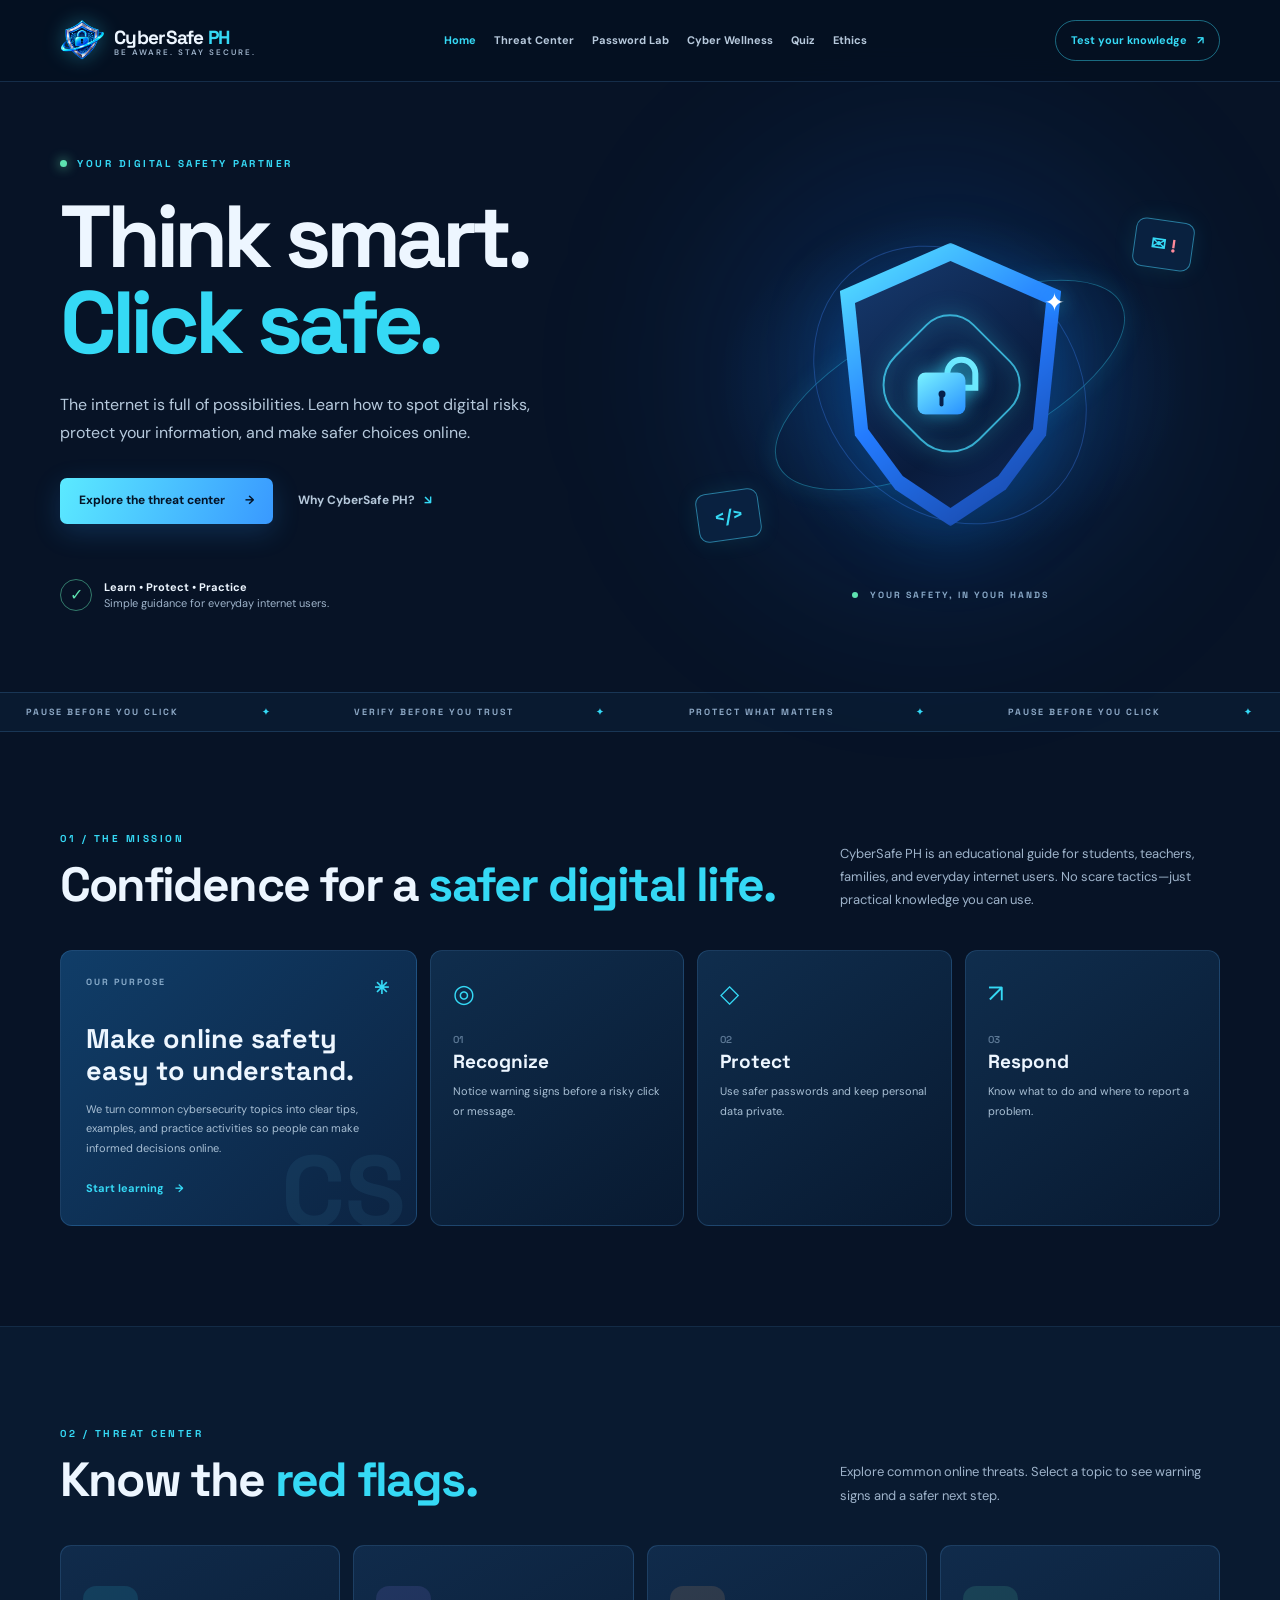
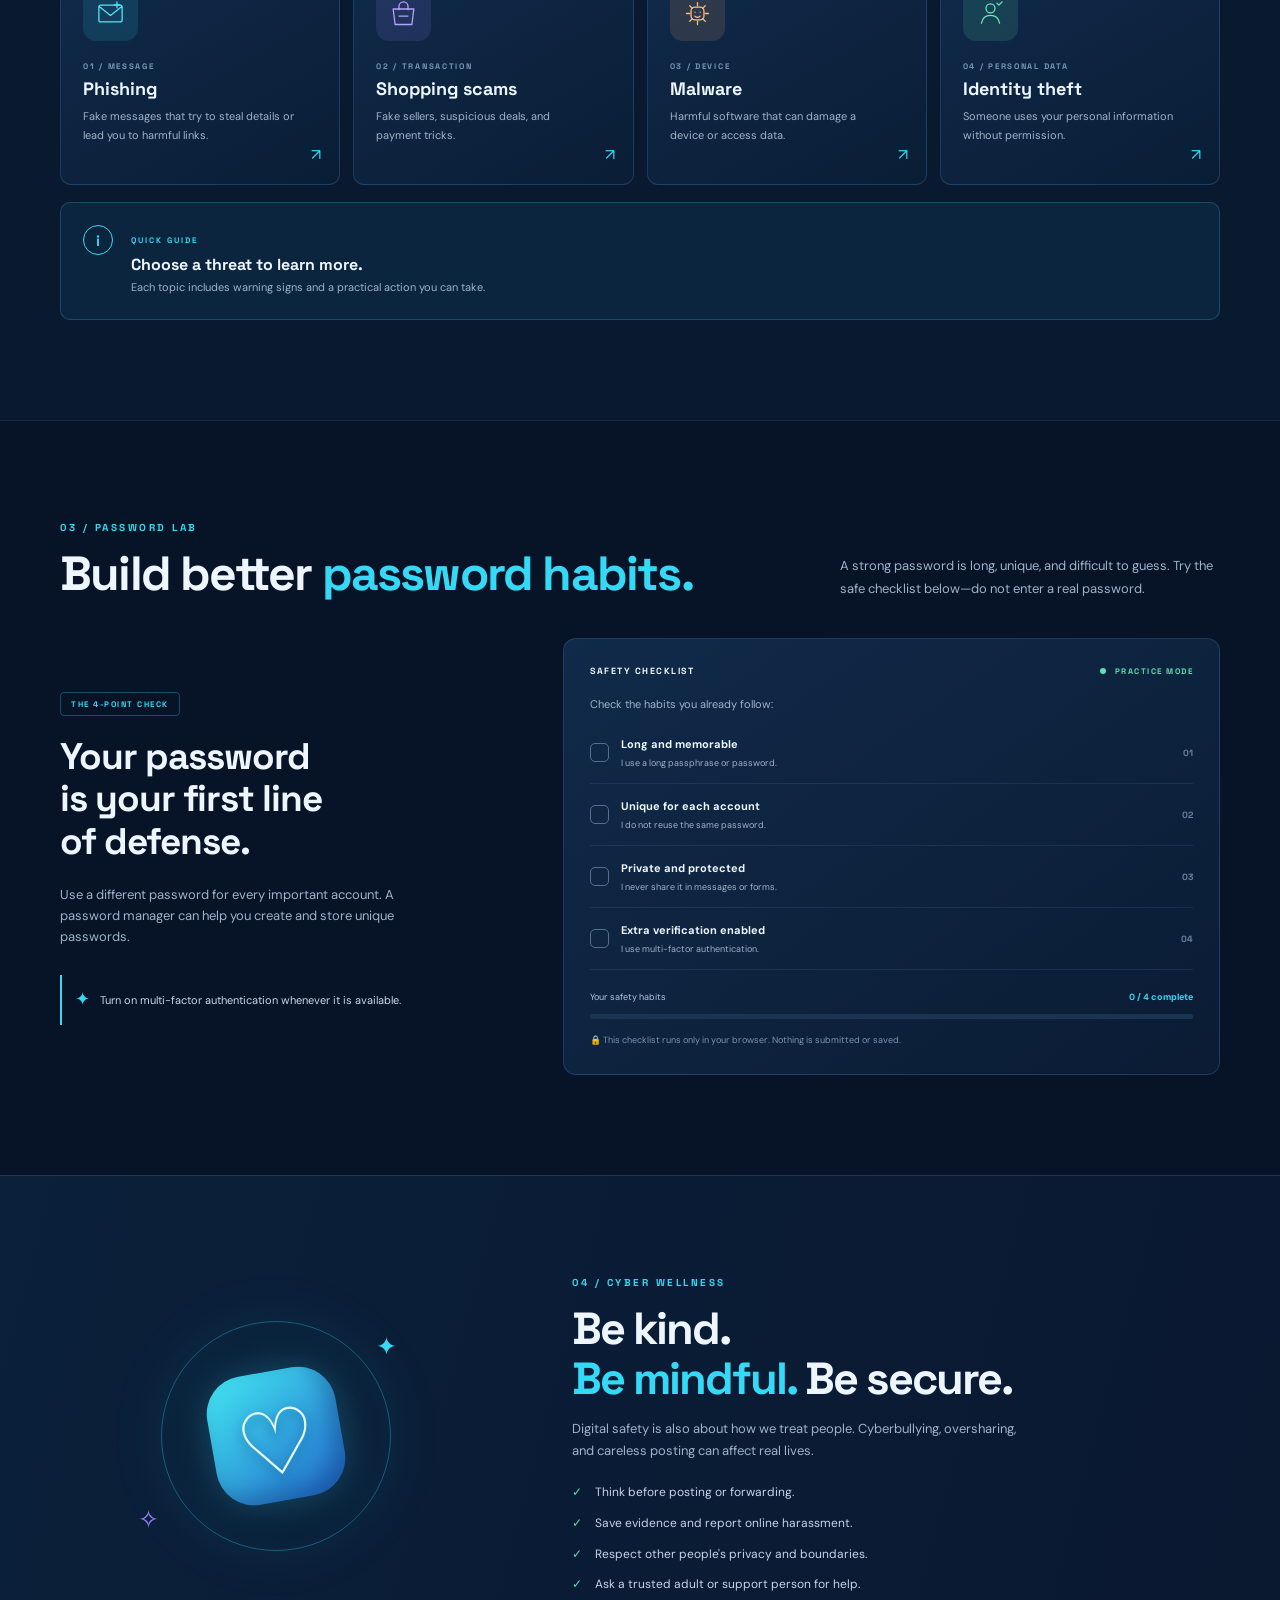
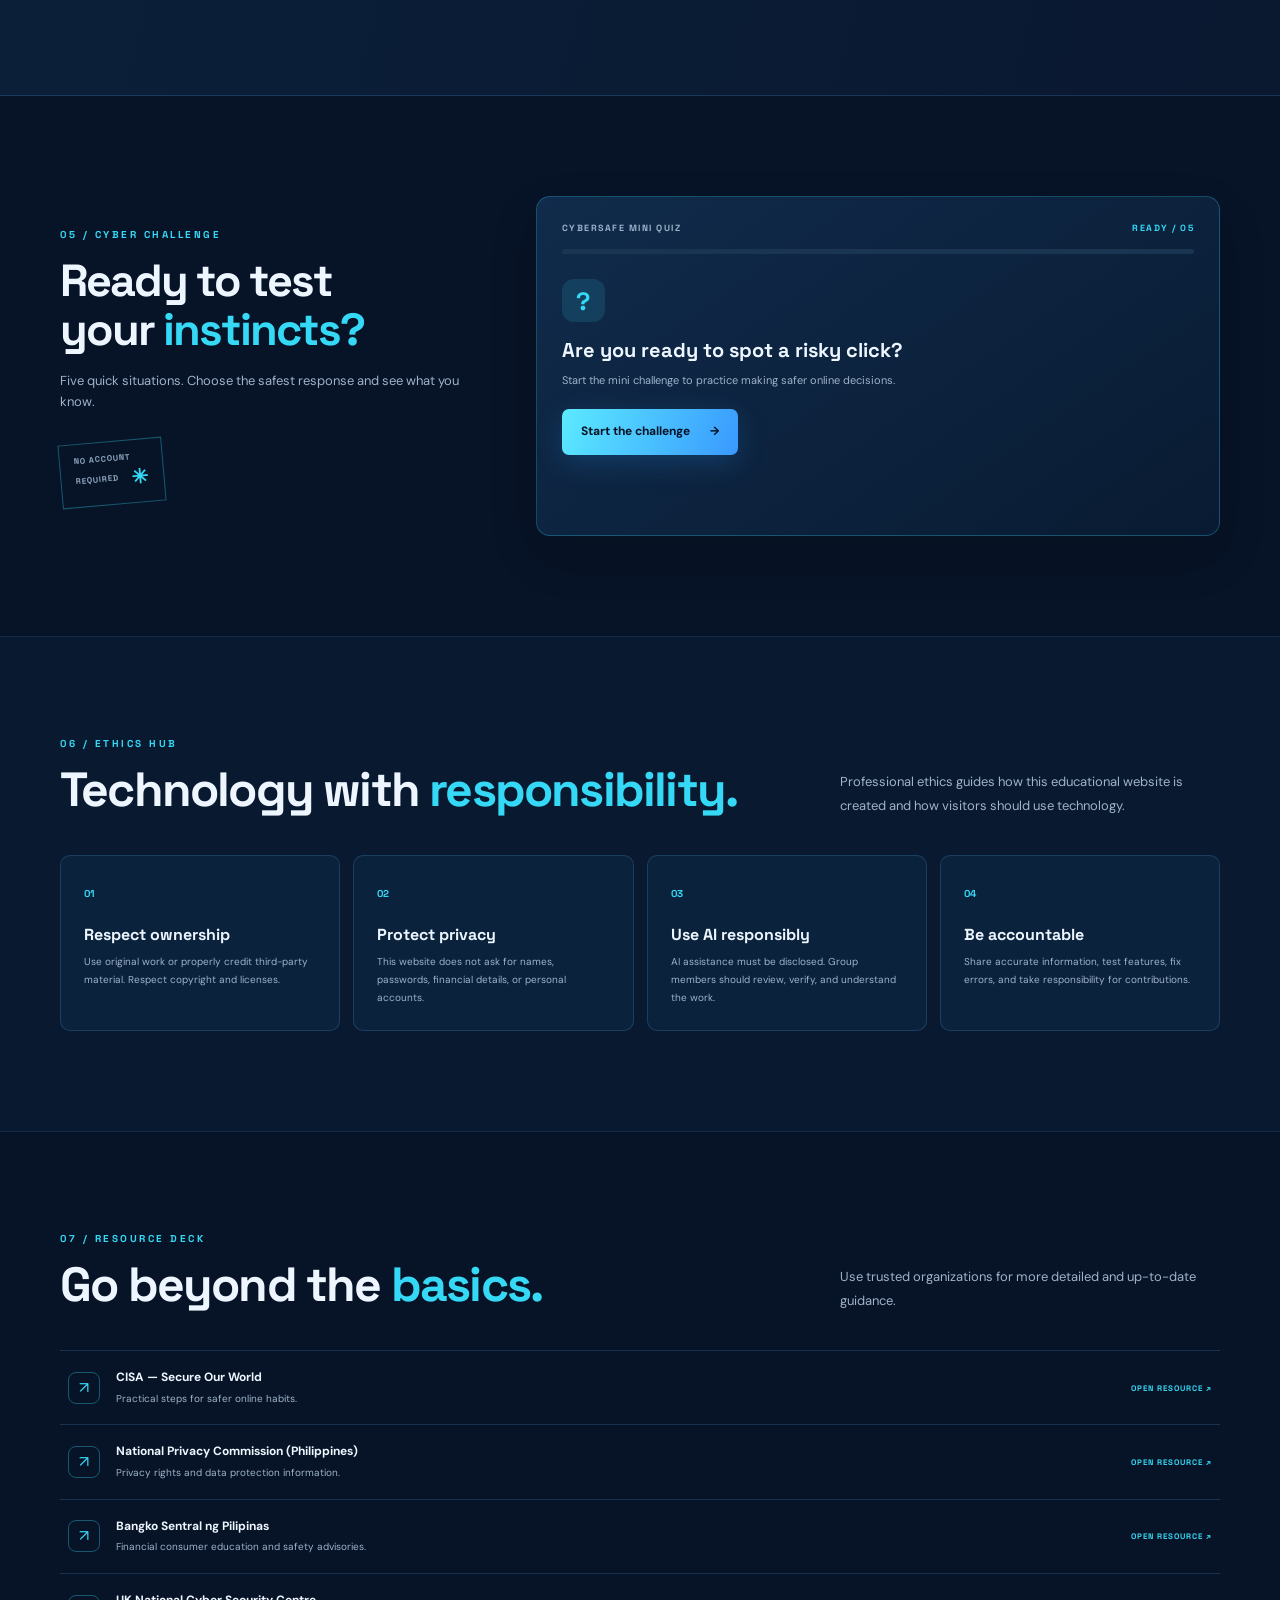
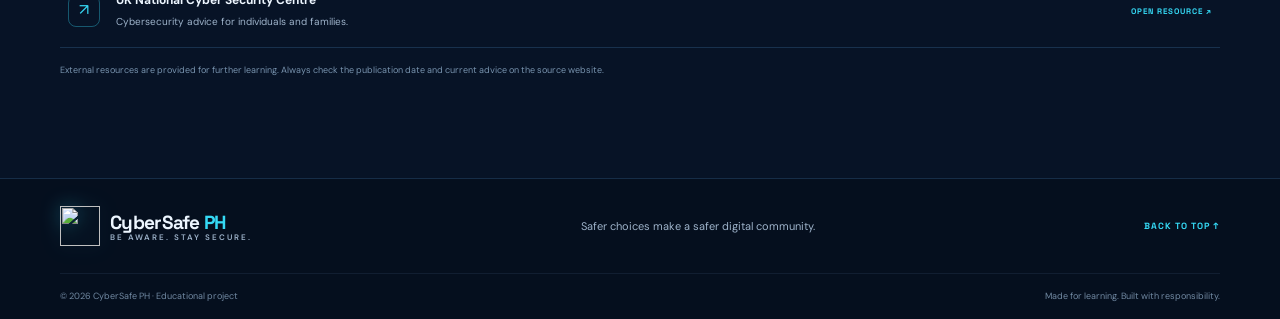
==== index.html @ 6da0cc97 "Rename main.html to index.html" ====
<!DOCTYPE html>
<html lang="en">

<head>
    <meta charset="UTF-8">
    <meta name="viewport" content="width=device-width, initial-scale=1.0">
    <meta name="description" content="CyberSafe PH - Online safety awareness website">
    <meta name="theme-color" content="#071326">

    <title>CyberSafe PH — Be Aware. Stay Secure.</title>
    <meta name="viewport" content="width=device-width, initial-scale=1.0">

    <link rel="icon" type="image/svg+xml" href="assets/logo2.png">

    <link rel="preconnect" href="https://fonts.googleapis.com">
    <link rel="preconnect" href="https://fonts.gstatic.com" crossorigin>

    <link
        href="https://fonts.googleapis.com/css2?family=DM+Sans:wght@400;500;600;700&family=Space+Grotesk:wght@500;600;700&display=swap"
        rel="stylesheet">

    <link rel="stylesheet" href="style.css">
    <script src="script.js" defer></script>
</head>

<body>

    <a class="skip-link" href="#main">Skip to content</a>

    <header class="site-header">
        <nav class="nav wrap" aria-label="Main navigation">

            <a class="brand" href="#home">
                <img src="logo2.png" alt="" width="44" height="44">
                <span>CyberSafe <b>PH</b>
                    <small>BE AWARE. STAY SECURE.</small>
                </span>
            </a>

            <button class="menu-toggle" id="menuToggle" aria-label="Open menu" aria-expanded="false"
                aria-controls="navLinks">
                <span></span><span></span><span></span>
            </button>

            <div class="nav-links" id="navLinks">
                <a href="#home" class="nav-link active">Home</a>
                <a href="#threats" class="nav-link">Threat Center</a>
                <a href="#password-lab" class="nav-link">Password Lab</a>
                <a href="#wellness" class="nav-link">Cyber Wellness</a>
                <a href="#challenge" class="nav-link">Quiz</a>
                <a href="#ethics" class="nav-link">Ethics</a>
            </div>

            <a class="nav-cta" href="#challenge">
                Test your knowledge <span>↗</span>
            </a>

        </nav>
    </header>

    <main id="main">

        <!-- HOME -->
        <section class="hero wrap" id="home">

            <div class="hero-copy">
                <div class="eyebrow">
                    <span class="pulse"></span>
                    YOUR DIGITAL SAFETY PARTNER
                </div>

                <h1>Think smart.<br><span>Click safe.</span></h1>

                <p class="hero-lead">
                    The internet is full of possibilities. Learn how to spot
                    digital risks, protect your information, and make safer
                    choices online.
                </p>

                <div class="hero-actions">
                    <a class="button button-primary" href="#threats">
                        Explore the threat center <span>→</span>
                    </a>

                    <a class="text-link" href="#about">
                        Why CyberSafe PH? <span>↘</span>
                    </a>
                </div>

                <div class="hero-proof">
                    <div class="proof-icon">✓</div>
                    <p>
                        <strong>Learn • Protect • Practice</strong><br>
                        <span>Simple guidance for everyday internet users.</span>
                    </p>
                </div>
            </div>

            <div class="hero-art" role="img" aria-label="Digital shield protecting a padlock">

                <div class="orbit orbit-one"></div>
                <div class="orbit orbit-two"></div>

                <div class="float-chip chip-mail">✉ <i>!</i></div>
                <div class="float-chip chip-code">&lt;/&gt;</div>

                <div class="shield-stage">
                    <div class="shield-back"></div>

                    <div class="shield-front">
                        <div class="shield-inner">
                            <span class="lock-shackle"></span>
                            <span class="lock-body"><i></i></span>
                        </div>
                    </div>

                    <div class="shield-spark">✦</div>
                </div>

                <div class="art-caption">
                    <span class="caption-dot"></span>
                    YOUR SAFETY, IN YOUR HANDS
                </div>
            </div>

        </section>

        <!-- REMINDER -->
        <section class="ticker">
            <div class="ticker-track">
                <span>PAUSE BEFORE YOU CLICK</span>
                <b>✦</b>
                <span>VERIFY BEFORE YOU TRUST</span>
                <b>✦</b>
                <span>PROTECT WHAT MATTERS</span>
                <b>✦</b>
                <span>PAUSE BEFORE YOU CLICK</span>
                <b>✦</b>
            </div>
        </section>

        <!-- ABOUT -->
        <section class="section wrap" id="about">

            <div class="section-heading">
                <div>
                    <div class="eyebrow">01 / THE MISSION</div>
                    <h2>Confidence for a <span>safer digital life.</span></h2>
                </div>

                <p>
                    CyberSafe PH is an educational guide for students,
                    teachers, families, and everyday internet users.
                    No scare tactics—just practical knowledge you can use.
                </p>
            </div>

            <div class="mission-grid">

                <article class="mission-card mission-main">
                    <div class="card-topline">
                        <span>OUR PURPOSE</span>
                        <span class="mini-star">✳</span>
                    </div>

                    <h3>Make online safety<br>easy to understand.</h3>

                    <p>
                        We turn common cybersecurity topics into clear tips,
                        examples, and practice activities so people can make
                        informed decisions online.
                    </p>

                    <a href="#threats" class="card-link">
                        Start learning <span>→</span>
                    </a>

                    <div class="mission-watermark">CS</div>
                </article>

                <article class="stat-card">
                    <div class="stat-symbol">◎</div>
                    <strong>01</strong>
                    <h3>Recognize</h3>
                    <p>Notice warning signs before a risky click or message.</p>
                </article>

                <article class="stat-card">
                    <div class="stat-symbol">◇</div>
                    <strong>02</strong>
                    <h3>Protect</h3>
                    <p>Use safer passwords and keep personal data private.</p>
                </article>

                <article class="stat-card">
                    <div class="stat-symbol">↗</div>
                    <strong>03</strong>
                    <h3>Respond</h3>
                    <p>Know what to do and where to report a problem.</p>
                </article>

            </div>
        </section>

        <!-- THREAT CENTER -->
        <section class="section section-dark" id="threats">
            <div class="wrap">

                <div class="section-heading">
                    <div>
                        <div class="eyebrow">02 / THREAT CENTER</div>
                        <h2>Know the <span>red flags.</span></h2>
                    </div>

                    <p>
                        Explore common online threats. Select a topic to see
                        warning signs and a safer next step.
                    </p>
                </div>

                <div class="threat-grid">

                    <button class="threat-card" data-threat="phishing">
                        <span class="icon-tile icon-cyan">
                            <svg viewBox="0 0 48 48" aria-hidden="true">
                                <path
                                    d="M7 13.5 24 27l17-13.5M9 11h30a3 3 0 0 1 3 3v20a3 3 0 0 1-3 3H9a3 3 0 0 1-3-3V14a3 3 0 0 1 3-3Z" />
                                <path d="M34 6v9m-4.5-4.5h9" />
                            </svg>
                        </span>
                        <span class="threat-number">01 / MESSAGE</span>
                        <strong>Phishing</strong>
                        <span class="threat-desc">Fake messages that try to steal details or lead you to harmful
                            links.</span>
                        <span class="card-arrow">↗</span>
                    </button>

                    <button class="threat-card" data-threat="shopping">
                        <span class="icon-tile icon-purple">
                            <svg viewBox="0 0 48 48" aria-hidden="true">
                                <path d="M8 17h32l-3 24H11L8 17Z" />
                                <path d="M17 18v-5a7 7 0 0 1 14 0v5M17 28h14" />
                            </svg>
                        </span>
                        <span class="threat-number">02 / TRANSACTION</span>
                        <strong>Shopping scams</strong>
                        <span class="threat-desc">Fake sellers, suspicious deals, and payment tricks.</span>
                        <span class="card-arrow">↗</span>
                    </button>

                    <button class="threat-card" data-threat="malware">
                        <span class="icon-tile icon-orange">
                            <svg viewBox="0 0 48 48" aria-hidden="true">
                                <path d="M24 7v5m0 24v5M7 24h5m24 0h5M12 12l4 4m16 16 4 4m0-24-4 4m-16 16-4 4" />
                                <rect x="14" y="14" width="20" height="20" rx="6" />
                                <path d="M20 22h.1M28 22h.1M20 28q4 4 8 0" />
                            </svg>
                        </span>
                        <span class="threat-number">03 / DEVICE</span>
                        <strong>Malware</strong>
                        <span class="threat-desc">Harmful software that can damage a device or access data.</span>
                        <span class="card-arrow">↗</span>
                    </button>

                    <button class="threat-card" data-threat="identity">
                        <span class="icon-tile icon-green">
                            <svg viewBox="0 0 48 48" aria-hidden="true">
                                <circle cx="24" cy="16" r="7" />
                                <path d="M10 39c1.5-8 6-12 14-12s12.5 4 14 12M34 8l3 3 5-5" />
                            </svg>
                        </span>
                        <span class="threat-number">04 / PERSONAL DATA</span>
                        <strong>Identity theft</strong>
                        <span class="threat-desc">Someone uses your personal information without permission.</span>
                        <span class="card-arrow">↗</span>
                    </button>

                </div>

                <div class="threat-detail" id="threatDetail" aria-live="polite">
                    <div class="detail-mark">i</div>
                    <div>
                        <span class="detail-label">QUICK GUIDE</span>
                        <h3>Choose a threat to learn more.</h3>
                        <p>Each topic includes warning signs and a practical action you can take.</p>
                    </div>
                </div>

            </div>
        </section>

        <!-- PASSWORD LAB -->
        <section class="section wrap" id="password-lab">

            <div class="section-heading">
                <div>
                    <div class="eyebrow">03 / PASSWORD LAB</div>
                    <h2>Build better <span>password habits.</span></h2>
                </div>

                <p>
                    A strong password is long, unique, and difficult to guess.
                    Try the safe checklist below—do not enter a real password.
                </p>
            </div>

            <div class="lab-layout">

                <div class="lab-copy">
                    <div class="lab-badge">THE 4-POINT CHECK</div>
                    <h3>Your password<br>is your first line<br>of defense.</h3>

                    <p>
                        Use a different password for every important account.
                        A password manager can help you create and store
                        unique passwords.
                    </p>

                    <div class="lab-note">
                        <span>✦</span>
                        Turn on multi-factor authentication whenever it is available.
                    </div>
                </div>

                <div class="check-panel">

                    <div class="panel-head">
                        <span>SAFETY CHECKLIST</span>
                        <span class="live-label"><i></i> PRACTICE MODE</span>
                    </div>

                    <p class="panel-intro">Check the habits you already follow:</p>

                    <label class="check-row">
                        <input type="checkbox">
                        <span class="custom-check"></span>
                        <span><b>Long and memorable</b><small>I use a long passphrase or password.</small></span>
                        <em>01</em>
                    </label>

                    <label class="check-row">
                        <input type="checkbox">
                        <span class="custom-check"></span>
                        <span><b>Unique for each account</b><small>I do not reuse the same password.</small></span>
                        <em>02</em>
                    </label>

                    <label class="check-row">
                        <input type="checkbox">
                        <span class="custom-check"></span>
                        <span><b>Private and protected</b><small>I never share it in messages or forms.</small></span>
                        <em>03</em>
                    </label>

                    <label class="check-row">
                        <input type="checkbox">
                        <span class="custom-check"></span>
                        <span><b>Extra verification enabled</b><small>I use multi-factor authentication.</small></span>
                        <em>04</em>
                    </label>

                    <div class="progress-wrap">
                        <div class="progress-meta">
                            <span>Your safety habits</span>
                            <strong id="checkCount">0 / 4 complete</strong>
                        </div>
                        <div class="progress-track">
                            <div class="progress-fill" id="checkProgress"></div>
                        </div>
                    </div>

                    <p class="privacy-note">
                        🔒 This checklist runs only in your browser. Nothing is submitted or saved.
                    </p>

                </div>
            </div>
        </section>

        <!-- CYBER WELLNESS -->
        <section class="section wellness-section" id="wellness">
            <div class="wrap wellness-grid">

                <div class="wellness-art" aria-hidden="true">
                    <div class="wellness-orbit"></div>
                    <div class="wellness-heart">♡</div>
                    <div class="wellness-spark s1">✦</div>
                    <div class="wellness-spark s2">✧</div>
                </div>

                <div class="wellness-copy">
                    <div class="eyebrow">04 / CYBER WELLNESS</div>
                    <h2>Be kind.<br><span>Be mindful.</span> Be secure.</h2>

                    <p>
                        Digital safety is also about how we treat people.
                        Cyberbullying, oversharing, and careless posting can
                        affect real lives.
                    </p>

                    <ul class="wellness-list">
                        <li><span>✓</span> Think before posting or forwarding.</li>
                        <li><span>✓</span> Save evidence and report online harassment.</li>
                        <li><span>✓</span> Respect other people's privacy and boundaries.</li>
                        <li><span>✓</span> Ask a trusted adult or support person for help.</li>
                    </ul>
                </div>

            </div>
        </section>

        <!-- QUIZ -->
        <section class="section wrap quiz-section" id="challenge">

            <div class="quiz-intro">
                <div class="eyebrow">05 / CYBER CHALLENGE</div>
                <h2>Ready to test<br>your <span>instincts?</span></h2>
                <p>Five quick situations. Choose the safest response and see what you know.</p>
                <div class="quiz-stamp">NO ACCOUNT<br>REQUIRED <b>✳</b></div>
            </div>

            <div class="quiz-card" id="quizCard">

                <div class="quiz-top">
                    <span>CYBERSAFE MINI QUIZ</span>
                    <span id="quizProgress">READY / 05</span>
                </div>

                <div class="quiz-progress">
                    <div id="quizBar"></div>
                </div>

                <div id="quizContent">
                    <div class="quiz-symbol">?</div>
                    <h3>Are you ready to spot a risky click?</h3>
                    <p>Start the mini challenge to practice making safer online decisions.</p>
                    <button class="button button-primary" id="startQuiz">
                        Start the challenge <span>→</span>
                    </button>
                </div>

                <div class="quiz-feedback" id="quizFeedback" aria-live="polite"></div>
            </div>
        </section>

        <!-- PROFESSIONAL ETHICS -->
        <section class="section section-dark" id="ethics">
            <div class="wrap">

                <div class="section-heading">
                    <div>
                        <div class="eyebrow">06 / ETHICS HUB</div>
                        <h2>Technology with <span>responsibility.</span></h2>
                    </div>

                    <p>
                        Professional ethics guides how this educational website
                        is created and how visitors should use technology.
                    </p>
                </div>

                <div class="ethics-grid">

                    <article>
                        <span>01</span>
                        <h3>Respect ownership</h3>
                        <p>Use original work or properly credit third-party material. Respect copyright and licenses.
                        </p>
                    </article>

                    <article>
                        <span>02</span>
                        <h3>Protect privacy</h3>
                        <p>This website does not ask for names, passwords, financial details, or personal accounts.</p>
                    </article>

                    <article>
                        <span>03</span>
                        <h3>Use AI responsibly</h3>
                        <p>AI assistance must be disclosed. Group members should review, verify, and understand the
                            work.</p>
                    </article>

                    <article>
                        <span>04</span>
                        <h3>Be accountable</h3>
                        <p>Share accurate information, test features, fix errors, and take responsibility for
                            contributions.</p>
                    </article>

                </div>
            </div>
        </section>

        <!-- REFERENCES -->
        <section class="section wrap resources-section" id="resources">

            <div class="section-heading">
                <div>
                    <div class="eyebrow">07 / RESOURCE DECK</div>
                    <h2>Go beyond the <span>basics.</span></h2>
                </div>

                <p>Use trusted organizations for more detailed and up-to-date guidance.</p>
            </div>

            <div class="resource-list">

                <a href="https://www.cisa.gov/secure-our-world" target="_blank" rel="noopener noreferrer">
                    <span class="resource-icon">↗</span>
                    <span>
                        <b>CISA — Secure Our World</b>
                        <small>Practical steps for safer online habits.</small>
                    </span>
                    <em>OPEN RESOURCE ↗</em>
                </a>

                <a href="https://privacy.gov.ph/" target="_blank" rel="noopener noreferrer">
                    <span class="resource-icon">↗</span>
                    <span>
                        <b>National Privacy Commission (Philippines)</b>
                        <small>Privacy rights and data protection information.</small>
                    </span>
                    <em>OPEN RESOURCE ↗</em>
                </a>

                <a href="https://www.bsp.gov.ph/" target="_blank" rel="noopener noreferrer">
                    <span class="resource-icon">↗</span>
                    <span>
                        <b>Bangko Sentral ng Pilipinas</b>
                        <small>Financial consumer education and safety advisories.</small>
                    </span>
                    <em>OPEN RESOURCE ↗</em>
                </a>

                <a href="https://www.ncsc.gov.uk/section/information-for/individuals-families" target="_blank"
                    rel="noopener noreferrer">
                    <span class="resource-icon">↗</span>
                    <span>
                        <b>UK National Cyber Security Centre</b>
                        <small>Cybersecurity advice for individuals and families.</small>
                    </span>
                    <em>OPEN RESOURCE ↗</em>
                </a>

            </div>

            <p class="source-note">
                External resources are provided for further learning.
                Always check the publication date and current advice on the source website.
            </p>

        </section>

    </main>

    <!-- FOOTER -->
    <footer class="footer">
        <div class="wrap footer-main">

            <a class="brand" href="#home">
                <img src="assets/logo2.png" alt="" width="40" height="40">
                <span>CyberSafe <b>PH</b>
                    <small>BE AWARE. STAY SECURE.</small>
                </span>
            </a>

            <p>Safer choices make a safer digital community.</p>

            <a href="#home" class="back-top">BACK TO TOP ↑</a>
        </div>

        <div class="wrap footer-bottom">
            <span>© 2026 CyberSafe PH · Educational project</span>
            <span>Made for learning. Built with responsibility.</span>
        </div>
    </footer>

</body>

</html>
---- style.css ----
:root {
  --bg: #071326;
  --panel: #0d2340;
  --line: rgba(100,181,255,.18);
  --text: #edf6ff;
  --muted: #9eb3ca;
  --cyan: #35d9f5;
  --blue: #328bff;
  --purple: #9c83ff;
  --green: #5ee2b0;
  --orange: #ffb36b;
  --font: 'DM Sans', Arial, sans-serif;
  --display: 'Space Grotesk', Arial, sans-serif;
}

* {
  box-sizing: border-box;
  margin: 0;
  padding: 0;
}

html {
  scroll-behavior: smooth;
  scroll-padding-top: 90px;
}

body {
  background: var(--bg);
  color: var(--text);
  font-family: var(--font);
  line-height: 1.65;
  overflow-x: hidden;
}

a {
  color: inherit;
  text-decoration: none;
}

button, input {
  font: inherit;
}

button {
  color: inherit;
}

.wrap {
  width: min(1160px, calc(100% - 48px));
  margin-inline: auto;
}

/* HEADER */

.skip-link {
  position: absolute;
  left: -999px;
  top: 10px;
  background: white;
  color: black;
  padding: 10px;
  z-index: 2000;
}

.skip-link:focus {
  left: 10px;
}

.site-header {
  height: 82px;
  position: sticky;
  top: 0;
  z-index: 100;
  background: rgba(5,16,33,.88);
  backdrop-filter: blur(18px);
  border-bottom: 1px solid var(--line);
}

.nav {
  height: 100%;
  display: flex;
  align-items: center;
  justify-content: space-between;
  gap: 22px;
}

.brand {
  display: flex;
  align-items: center;
  gap: 10px;
  font: 700 19px var(--display);
  letter-spacing: -.7px;
  white-space: nowrap;
}

.brand img {
  object-fit: contain;
  filter: drop-shadow(0 0 10px rgba(53,217,245,.35));
}

.brand b {
  color: var(--cyan);
}

.brand small {
  display: block;
  font: 600 8px var(--font);
  letter-spacing: 2px;
  color: var(--muted);
  margin-top: -3px;
}

.nav-links {
  display: flex;
  align-items: center;
  gap: 18px;
}

.nav-links a {
  font-size: 11px;
  font-weight: 700;
  color: #b7c9dc;
  transition: .2s;
}

.nav-links a:hover,
.nav-links a.active {
  color: var(--cyan);
}

.nav-cta {
  font-size: 11px;
  font-weight: 700;
  color: var(--cyan);
  border: 1px solid rgba(53,217,245,.45);
  border-radius: 30px;
  padding: 10px 15px;
  white-space: nowrap;
}

.nav-cta span {
  margin-left: 7px;
}

.menu-toggle {
  display: none;
  background: none;
  border: 1px solid var(--line);
  border-radius: 9px;
  padding: 9px;
  width: 42px;
  height: 40px;
}

.menu-toggle span {
  display: block;
  height: 2px;
  background: var(--cyan);
  margin: 4px 0;
  width: 20px;
}

/* HOMEPAGE */

.hero {
  min-height: 610px;
  display: grid;
  grid-template-columns: 1fr .92fr;
  align-items: center;
  gap: 35px;
  padding-block: 70px 75px;
  position: relative;
}

.hero:before {
  content: "";
  position: absolute;
  width: 460px;
  height: 460px;
  border-radius: 50%;
  background: rgba(23,119,255,.12);
  filter: blur(85px);
  right: 5%;
  top: 10%;
  pointer-events: none;
}

.eyebrow {
  font: 700 10px var(--display);
  letter-spacing: 2.5px;
  color: var(--cyan);
  display: flex;
  align-items: center;
  gap: 10px;
}

.pulse {
  width: 7px;
  height: 7px;
  border-radius: 50%;
  background: var(--green);
  box-shadow: 0 0 12px var(--green);
}

.hero h1 {
  font: 700 clamp(56px,7vw,88px)/.98 var(--display);
  letter-spacing: -5px;
  margin: 24px 0;
}

.hero h1 span,
.section-heading h2 span,
.wellness-copy h2 span,
.quiz-intro h2 span {
  color: var(--cyan);
}

.hero-lead {
  font-size: 16px;
  color: #b6c9dc;
  max-width: 510px;
  line-height: 1.8;
}

.hero-actions {
  display: flex;
  align-items: center;
  gap: 25px;
  margin-top: 30px;
  flex-wrap: wrap;
}

.button {
  display: inline-flex;
  align-items: center;
  gap: 20px;
  padding: 13px 19px;
  border: 0;
  border-radius: 7px;
  font-size: 12px;
  font-weight: 700;
  cursor: pointer;
  transition: .2s;
}

.button-primary {
  color: #041326;
  background: linear-gradient(110deg,#5beaff,#3999ff);
  box-shadow: 0 8px 28px rgba(45,157,255,.2);
}

.button-primary:hover {
  transform: translateY(-2px);
  box-shadow: 0 10px 34px rgba(45,157,255,.35);
}

.text-link {
  font-size: 12px;
  color: #b5c8da;
  font-weight: 700;
}

.text-link span {
  color: var(--cyan);
  margin-left: 6px;
}

.hero-proof {
  display: flex;
  align-items: center;
  gap: 12px;
  margin-top: 55px;
}

.proof-icon {
  width: 32px;
  height: 32px;
  border: 1px solid rgba(94,226,176,.5);
  color: var(--green);
  display: grid;
  place-items: center;
  border-radius: 50%;
}

.hero-proof p {
  font-size: 11px;
  line-height: 1.5;
}

.hero-proof p span {
  color: var(--muted);
}

/* HERO GRAPHIC */

.hero-art {
  height: 440px;
  position: relative;
  display: grid;
  place-items: center;
  isolation: isolate;
}

.hero-art:before {
  content: "";
  position: absolute;
  inset: 10% 5%;
  background: radial-gradient(ellipse,rgba(32,137,255,.22),transparent 68%);
  z-index: -1;
}

.orbit {
  position: absolute;
  border: 1px solid rgba(53,217,245,.36);
  border-radius: 50%;
  transform: rotate(-25deg);
}

.orbit-one {
  width: 380px;
  height: 150px;
  box-shadow: 0 0 25px rgba(53,217,245,.12);
}

.orbit-two {
  width: 300px;
  height: 250px;
  transform: rotate(48deg);
  border-color: rgba(69,133,255,.32);
}

.shield-stage {
  position: relative;
  width: 235px;
  height: 265px;
  display: grid;
  place-items: center;
  filter: drop-shadow(0 20px 35px rgba(0,130,255,.25));
}

.shield-back {
  position: absolute;
  inset: 0;
  background: linear-gradient(145deg,#5ff5ff,#237bff 48%,#173b94);
  clip-path: polygon(50% 0,94% 17%,88% 68%,72% 87%,50% 100%,28% 87%,12% 68%,6% 17%);
  transform: scale(1.07);
  filter: blur(1px);
}

.shield-front {
  position: absolute;
  inset: 9px;
  background: linear-gradient(145deg,#173b70,#091b3c 65%,#102c5b);
  clip-path: polygon(50% 0,94% 17%,88% 68%,72% 87%,50% 100%,28% 87%,12% 68%,6% 17%);
  display: grid;
  place-items: center;
}

.shield-inner {
  width: 120px;
  height: 120px;
  border: 2px solid rgba(70,221,255,.75);
  border-radius: 34px 34px 42px 42px;
  transform: rotate(45deg);
  display: grid;
  place-items: center;
  box-shadow: inset 0 0 30px rgba(53,217,245,.16),0 0 25px rgba(53,217,245,.25);
}

.lock-shackle {
  position: absolute;
  width: 34px;
  height: 34px;
  border: 6px solid #71eaff;
  border-radius: 18px 18px 0 0;
  transform: translateY(-16px) rotate(-45deg);
  filter: drop-shadow(0 0 8px #35d9f5);
}

.lock-body {
  width: 48px;
  height: 42px;
  background: linear-gradient(145deg,#7af4ff,#278fff);
  border-radius: 8px;
  transform: translateY(12px) rotate(-45deg);
  display: grid;
  place-items: center;
  box-shadow: 0 0 20px rgba(53,217,245,.55);
}

.lock-body i {
  width: 7px;
  height: 7px;
  border-radius: 50%;
  background: #06204b;
  position: relative;
}

.lock-body i:after {
  content: "";
  position: absolute;
  width: 4px;
  height: 11px;
  background: #06204b;
  left: 1.5px;
  top: 5px;
  border-radius: 3px;
}

.shield-spark {
  position: absolute;
  right: 3px;
  top: 30px;
  color: white;
  font-size: 25px;
  text-shadow: 0 0 20px var(--cyan);
}

.float-chip {
  position: absolute;
  border: 1px solid rgba(73,215,255,.5);
  background: rgba(10,37,69,.8);
  border-radius: 10px;
  padding: 12px 16px;
  color: var(--cyan);
  box-shadow: 0 0 22px rgba(53,217,245,.1);
  font: 700 18px var(--display);
}

.chip-mail {
  top: 55px;
  right: 5%;
  transform: rotate(8deg);
}

.chip-mail i {
  font-style: normal;
  color: #ff8a9a;
}

.chip-code {
  bottom: 65px;
  left: 3%;
  transform: rotate(-8deg);
}

.art-caption {
  position: absolute;
  bottom: 4px;
  font: 700 9px var(--display);
  letter-spacing: 2px;
  color: #88a8c7;
}

.caption-dot {
  display: inline-block;
  width: 6px;
  height: 6px;
  border-radius: 50%;
  background: var(--green);
  margin-right: 8px;
}

/* REMINDER BAR */

.ticker {
  overflow: hidden;
  border-block: 1px solid var(--line);
  background: #091a30;
  padding: 13px 0;
}

.ticker-track {
  display: flex;
  justify-content: space-around;
  gap: 30px;
  white-space: nowrap;
  color: #8da8c5;
  font: 700 9px var(--display);
  letter-spacing: 2px;
}

.ticker b {
  color: var(--cyan);
}

/* GENERAL SECTIONS */

.section {
  padding-block: 100px;
}

.section-heading {
  display: flex;
  justify-content: space-between;
  align-items: end;
  gap: 35px;
  margin-bottom: 38px;
}

.section-heading h2 {
  font: 700 clamp(32px,4vw,48px)/1.12 var(--display);
  letter-spacing: -1.8px;
  margin-top: 13px;
}

.section-heading > p {
  max-width: 380px;
  color: var(--muted);
  font-size: 13px;
  line-height: 1.8;
}

/* ABOUT */

.mission-grid {
  display: grid;
  grid-template-columns: 1.4fr repeat(3,1fr);
  gap: 13px;
}

.mission-card,
.stat-card {
  border: 1px solid var(--line);
  border-radius: 12px;
  background: linear-gradient(145deg,rgba(17,49,82,.9),rgba(9,27,50,.9));
  padding: 25px;
  min-height: 235px;
  position: relative;
  overflow: hidden;
}

.mission-main {
  background: linear-gradient(135deg,#103d68,#0c2341);
}

.card-topline {
  display: flex;
  justify-content: space-between;
  color: #86a9c8;
  font: 700 9px var(--display);
  letter-spacing: 2px;
}

.mini-star {
  color: var(--cyan);
  font-size: 18px;
}

.mission-card h3 {
  font: 700 27px/1.2 var(--display);
  margin: 24px 0 12px;
  position: relative;
  z-index: 1;
}

.mission-card p,
.stat-card p {
  font-size: 11px;
  color: #a8bfd4;
  max-width: 300px;
  line-height: 1.8;
  position: relative;
  z-index: 1;
}

.card-link {
  display: inline-block;
  margin-top: 20px;
  color: var(--cyan);
  font-size: 11px;
  font-weight: 700;
  position: relative;
  z-index: 1;
}

.card-link span {
  margin-left: 8px;
}

.mission-watermark {
  position: absolute;
  right: 10px;
  bottom: -30px;
  font: 700 100px var(--display);
  color: rgba(94,206,255,.07);
}

.stat-card {
  padding: 22px;
  min-height: 235px;
}

.stat-symbol {
  color: var(--cyan);
  font-size: 25px;
}

.stat-card > strong {
  display: block;
  font: 600 10px var(--display);
  color: #5c7895;
  margin-top: 19px;
}

.stat-card h3 {
  font: 700 19px var(--display);
  margin: 3px 0 8px;
}

/* THREAT CENTER */

.section-dark {
  background: #091a30;
  border-block: 1px solid rgba(88,160,226,.12);
}

.threat-grid {
  display: grid;
  grid-template-columns: repeat(4,1fr);
  gap: 13px;
}

.threat-card {
  position: relative;
  text-align: left;
  min-height: 240px;
  padding: 22px;
  border: 1px solid var(--line);
  border-radius: 11px;
  background: linear-gradient(150deg,#102b4b,#0a1d35);
  cursor: pointer;
  transition: .2s;
}

.threat-card:hover,
.threat-card:focus-visible,
.threat-card[aria-pressed="true"] {
  transform: translateY(-4px);
  border-color: rgba(53,217,245,.6);
  outline: none;
  box-shadow: 0 10px 35px rgba(0,111,220,.1);
}

.icon-tile {
  width: 55px;
  height: 55px;
  border-radius: 13px;
  display: grid;
  place-items: center;
  margin-bottom: 20px;
}

.icon-tile svg {
  width: 31px;
  height: 31px;
  fill: none;
  stroke: currentColor;
  stroke-width: 2;
  stroke-linecap: round;
  stroke-linejoin: round;
}

.icon-cyan {
  background: rgba(53,217,245,.12);
  color: #4de6f7;
}

.icon-purple {
  background: rgba(156,131,255,.13);
  color: #b5a1ff;
}

.icon-orange {
  background: rgba(255,179,107,.13);
  color: #ffbd7c;
}

.icon-green {
  background: rgba(94,226,176,.13);
  color: #68e7ba;
}

.threat-number {
  display: block;
  font: 700 8px var(--display);
  letter-spacing: 1.7px;
  color: #7897b6;
  margin-bottom: 6px;
}

.threat-card strong {
  display: block;
  font: 700 18px var(--display);
  margin-bottom: 7px;
}

.threat-desc {
  display: block;
  color: #9fb4ca;
  font-size: 11px;
  line-height: 1.65;
  max-width: 220px;
}

.card-arrow {
  position: absolute;
  right: 18px;
  bottom: 16px;
  color: var(--cyan);
}

.threat-detail {
  display: flex;
  gap: 18px;
  align-items: flex-start;
  margin-top: 17px;
  padding: 22px;
  border: 1px solid rgba(53,217,245,.22);
  background: rgba(16,49,78,.5);
  border-radius: 10px;
  min-height: 105px;
}

.detail-mark {
  width: 30px;
  height: 30px;
  flex: none;
  border: 1px solid var(--cyan);
  border-radius: 50%;
  display: grid;
  place-items: center;
  color: var(--cyan);
  font: 700 15px var(--display);
}

.detail-label {
  font: 700 8px var(--display);
  letter-spacing: 2px;
  color: var(--cyan);
}

.threat-detail h3 {
  font: 700 16px var(--display);
  margin: 3px 0;
}

.threat-detail p {
  font-size: 11px;
  color: var(--muted);
}

/* PASSWORD LAB */

.lab-layout {
  display: grid;
  grid-template-columns: .8fr 1.2fr;
  gap: 65px;
  align-items: center;
}

.lab-badge {
  display: inline-block;
  padding: 6px 10px;
  border: 1px solid rgba(53,217,245,.3);
  border-radius: 4px;
  color: var(--cyan);
  font: 700 8px var(--display);
  letter-spacing: 1.5px;
}

.lab-copy h3 {
  font: 700 37px/1.15 var(--display);
  letter-spacing: -1px;
  margin: 20px 0;
}

.lab-copy > p {
  font-size: 13px;
  color: var(--muted);
  max-width: 340px;
}

.lab-note {
  display: flex;
  gap: 10px;
  align-items: center;
  border-left: 2px solid var(--cyan);
  padding: 10px 13px;
  margin-top: 27px;
  color: #c6d9e9;
  font-size: 11px;
}

.lab-note span {
  color: var(--cyan);
  font-size: 18px;
}

.check-panel {
  border: 1px solid var(--line);
  background: linear-gradient(145deg,#102a49,#0b1c34);
  border-radius: 13px;
  padding: 26px;
}

.panel-head,
.progress-meta {
  display: flex;
  justify-content: space-between;
  align-items: center;
}

.panel-head {
  font: 700 9px var(--display);
  letter-spacing: 1.5px;
}

.live-label {
  font-size: 8px;
  color: var(--green);
}

.live-label i {
  display: inline-block;
  width: 6px;
  height: 6px;
  border-radius: 50%;
  background: var(--green);
  margin-right: 5px;
}

.panel-intro {
  font-size: 11px;
  color: var(--muted);
  margin: 18px 0 9px;
}

.check-row {
  display: flex;
  align-items: center;
  gap: 12px;
  padding: 13px 0;
  border-bottom: 1px solid rgba(130,170,210,.12);
  cursor: pointer;
}

.check-row input {
  position: absolute;
  opacity: 0;
}

.custom-check {
  width: 19px;
  height: 19px;
  border: 1px solid #52718f;
  border-radius: 5px;
  flex: none;
  position: relative;
}

.check-row input:checked + .custom-check {
  background: var(--cyan);
  border-color: var(--cyan);
}

.check-row input:checked + .custom-check:after {
  content: "✓";
  position: absolute;
  inset: 0;
  display: grid;
  place-items: center;
  color: #06172c;
  font-weight: 900;
  font-size: 13px;
}

.check-row input:focus-visible + .custom-check {
  outline: 2px solid white;
  outline-offset: 3px;
}

.check-row b {
  display: block;
  font-size: 11px;
}

.check-row small {
  display: block;
  color: var(--muted);
  font-size: 9px;
  margin-top: 2px;
}

.check-row em {
  margin-left: auto;
  font: 700 9px var(--display);
  color: #6884a1;
  font-style: normal;
}

.progress-wrap {
  margin-top: 20px;
}

.progress-meta {
  font-size: 9px;
  color: #b5c8db;
}

.progress-meta strong {
  color: var(--cyan);
}

.progress-track,
.quiz-progress {
  height: 5px;
  background: #1a3551;
  border-radius: 10px;
  overflow: hidden;
  margin-top: 9px;
}

.progress-fill {
  height: 100%;
  width: 0;
  background: linear-gradient(90deg,#39aaff,#42e5ed);
  transition: width .25s;
}

.privacy-note {
  font-size: 9px;
  color: #7995b1;
  margin-top: 14px;
}

/* CYBER WELLNESS */

.wellness-section {
  background: linear-gradient(105deg,#0b203a,#0a1830);
  border-block: 1px solid var(--line);
}

.wellness-grid {
  display: grid;
  grid-template-columns: .8fr 1.2fr;
  align-items: center;
  gap: 80px;
}

.wellness-art {
  height: 300px;
  display: grid;
  place-items: center;
  position: relative;
}

.wellness-orbit {
  width: 230px;
  height: 230px;
  border: 1px solid rgba(53,217,245,.35);
  border-radius: 50%;
  box-shadow: 0 0 60px rgba(53,217,245,.08),inset 0 0 40px rgba(53,217,245,.06);
  position: absolute;
}

.wellness-heart {
  width: 130px;
  height: 130px;
  display: grid;
  place-items: center;
  border-radius: 38px;
  background: linear-gradient(145deg,#42e6f2,#2268c9);
  box-shadow: inset -9px -10px 20px rgba(5,34,92,.3),0 0 45px rgba(53,217,245,.28);
  font-size: 90px;
  color: #e8ffff;
  text-shadow: 0 4px 12px #1262a0;
  transform: rotate(-10deg);
}

.wellness-spark {
  position: absolute;
  color: var(--cyan);
  font-size: 25px;
}

.s1 {
  top: 40px;
  right: 22%;
}

.s2 {
  bottom: 45px;
  left: 18%;
  color: var(--purple);
}

.wellness-copy h2,
.quiz-intro h2 {
  font: 700 45px/1.1 var(--display);
  letter-spacing: -2px;
  margin: 15px 0;
}

.wellness-copy > p,
.quiz-intro > p {
  font-size: 13px;
  color: var(--muted);
  max-width: 460px;
}

.wellness-list {
  list-style: none;
  margin-top: 22px;
  display: grid;
  gap: 11px;
}

.wellness-list li {
  font-size: 12px;
  color: #c4d5e5;
}

.wellness-list span {
  color: var(--green);
  margin-right: 10px;
}

/* QUIZ */

.quiz-section {
  display: grid;
  grid-template-columns: .75fr 1.25fr;
  gap: 65px;
  align-items: center;
}

.quiz-stamp {
  display: inline-block;
  margin-top: 28px;
  border: 1px solid rgba(53,217,245,.35);
  padding: 10px 14px;
  color: #91aac3;
  font: 700 8px/1.5 var(--display);
  letter-spacing: 1px;
  transform: rotate(-5deg);
}

.quiz-stamp b {
  color: var(--cyan);
  font-size: 20px;
  margin-left: 10px;
  vertical-align: middle;
}

.quiz-card {
  min-height: 340px;
  border: 1px solid rgba(53,217,245,.25);
  background: linear-gradient(145deg,#102b4b,#091b32);
  border-radius: 14px;
  padding: 25px;
  box-shadow: 0 20px 50px rgba(0,0,0,.12);
}

.quiz-top {
  display: flex;
  justify-content: space-between;
  font: 700 9px var(--display);
  letter-spacing: 1.5px;
  color: #9cb3ca;
}

.quiz-top span:last-child {
  color: var(--cyan);
}

.quiz-progress {
  margin: 15px 0 25px;
}

.quiz-progress div {
  height: 100%;
  width: 0;
  background: var(--cyan);
  transition: width .3s;
}

.quiz-symbol {
  width: 43px;
  height: 43px;
  display: grid;
  place-items: center;
  border-radius: 12px;
  background: rgba(53,217,245,.13);
  color: var(--cyan);
  font: 700 25px var(--display);
  margin-bottom: 15px;
}

.quiz-card h3 {
  font: 700 20px var(--display);
  margin-bottom: 8px;
}

.quiz-card p {
  font-size: 11px;
  color: var(--muted);
  margin-bottom: 20px;
}

.quiz-options {
  display: grid;
  gap: 9px;
}

.quiz-option {
  border: 1px solid var(--line);
  border-radius: 7px;
  background: #102744;
  text-align: left;
  padding: 11px 13px;
  font-size: 11px;
  cursor: pointer;
}

.quiz-option:hover:not(:disabled) {
  border-color: var(--cyan);
}

.quiz-option:disabled {
  cursor: default;
  opacity: .85;
}

.quiz-option.correct {
  border-color: var(--green);
  background: rgba(94,226,176,.1);
}

.quiz-option.wrong {
  border-color: #ff8494;
  background: rgba(255,132,148,.1);
}

.quiz-feedback {
  font-size: 11px;
  color: var(--cyan);
  margin-top: 12px;
  min-height: 20px;
}

.quiz-next {
  margin-top: 14px;
}

/* ETHICS */

.ethics-grid {
  display: grid;
  grid-template-columns: repeat(4,1fr);
  gap: 13px;
}

.ethics-grid article {
  padding: 23px;
  border: 1px solid var(--line);
  border-radius: 10px;
  background: rgba(14,39,67,.7);
}

.ethics-grid article > span {
  color: var(--cyan);
  font: 700 10px var(--display);
}

.ethics-grid h3 {
  font: 700 16px var(--display);
  margin: 19px 0 8px;
}

.ethics-grid p {
  font-size: 10px;
  line-height: 1.8;
  color: var(--muted);
}

/* REFERENCES */

.resource-list {
  border-top: 1px solid var(--line);
}

.resource-list a {
  display: flex;
  align-items: center;
  gap: 16px;
  padding: 17px 8px;
  border-bottom: 1px solid var(--line);
  transition: .2s;
}

.resource-list a:hover {
  background: rgba(53,217,245,.04);
  padding-left: 14px;
}

.resource-icon {
  width: 32px;
  height: 32px;
  border: 1px solid rgba(53,217,245,.35);
  border-radius: 8px;
  display: grid;
  place-items: center;
  color: var(--cyan);
  flex: none;
}

.resource-list b {
  display: block;
  font-size: 12px;
}

.resource-list small {
  display: block;
  font-size: 10px;
  color: var(--muted);
  margin-top: 3px;
}

.resource-list em {
  margin-left: auto;
  font: 700 8px var(--display);
  letter-spacing: 1px;
  color: var(--cyan);
  font-style: normal;
  white-space: nowrap;
}

.source-note {
  font-size: 9px;
  color: #7893ae;
  margin-top: 15px;
}

/* FOOTER */

.footer {
  background: #050f1e;
  border-top: 1px solid var(--line);
}

.footer-main {
  display: flex;
  align-items: center;
  justify-content: space-between;
  padding-block: 27px;
}

.footer-main > p {
  font-size: 11px;
  color: var(--muted);
}

.back-top {
  font: 700 9px var(--display);
  letter-spacing: 1px;
  color: var(--cyan);
}

.footer-bottom {
  border-top: 1px solid rgba(130,170,210,.1);
  padding-block: 15px;
  display: flex;
  justify-content: space-between;
  color: #7189a2;
  font-size: 9px;
}

/* TABLET */

@media (max-width: 1000px) {
  .nav-links {
    gap: 10px;
  }

  .nav-links a {
    font-size: 9px;
  }

  .nav-cta {
    display: none;
  }

  .mission-grid {
    grid-template-columns: repeat(2,1fr);
  }

  .threat-grid {
    grid-template-columns: repeat(2,1fr);
  }

  .ethics-grid {
    grid-template-columns: repeat(2,1fr);
  }
}

/* MOBILE */

@media (max-width: 720px) {
  .wrap {
    width: min(100% - 34px,560px);
  }

  .site-header {
    height: 70px;
  }

  .menu-toggle {
    display: block;
    margin-left: auto;
  }

  .nav-links {
    display: none;
    position: absolute;
    top: 69px;
    left: 0;
    right: 0;
    padding: 12px 22px 20px;
    background: #07172b;
    border-bottom: 1px solid var(--line);
    flex-direction: column;
    align-items: stretch;
    gap: 0;
  }

  .nav-links.open {
    display: flex;
  }

  .nav-links a {
    display: block;
    padding: 11px 5px;
    font-size: 13px;
  }

  .hero {
    grid-template-columns: 1fr;
    padding-block: 65px 50px;
    gap: 15px;
  }

  .hero h1 {
    font-size: 65px;
    letter-spacing: -4px;
  }

  .hero-art {
    height: 330px;
  }

  .shield-stage {
    transform: scale(.82);
  }

  .orbit-one {
    width: 300px;
  }

  .orbit-two {
    width: 250px;
    height: 210px;
  }

  .chip-mail {
    right: 8%;
    top: 30px;
  }

  .chip-code {
    left: 7%;
    bottom: 45px;
  }

  .section {
    padding-block: 70px;
  }

  .section-heading {
    display: block;
  }

  .section-heading > p {
    margin-top: 16px;
  }

  .mission-grid {
    grid-template-columns: 1fr 1fr;
  }

  .mission-card {
    grid-column: span 2;
  }

  .stat-card {
    min-height: 190px;
  }

  .lab-layout,
  .wellness-grid,
  .quiz-section {
    grid-template-columns: 1fr;
    gap: 35px;
  }

  .lab-copy h3 br {
    display: none;
  }

  .wellness-art {
    height: 230px;
    order: 2;
  }

  .wellness-copy {
    order: 1;
  }

  .quiz-intro h2 br {
    display: none;
  }

  .footer-main {
    flex-wrap: wrap;
    gap: 18px;
  }

  .footer-main > p {
    order: 3;
    width: 100%;
  }
}

/* SMALL MOBILE */

@media (max-width: 460px) {
  .brand {
    font-size: 16px;
  }

  .brand img {
    width: 38px;
    height: 38px;
  }

  .hero h1 {
    font-size: 54px;
  }

  .hero-lead {
    font-size: 14px;
  }

  .hero-proof {
    margin-top: 35px;
  }

  .hero-art {
    height: 290px;
  }

  .shield-stage {
    transform: scale(.72);
  }

  .mission-grid,
  .threat-grid,
  .ethics-grid {
    grid-template-columns: 1fr;
  }

  .mission-card {
    grid-column: auto;
  }

  .stat-card {
    min-height: 160px;
  }

  .threat-card {
    min-height: 205px;
  }

  .section-heading h2 {
    font-size: 34px;
  }

  .lab-copy h3,
  .wellness-copy h2,
  .quiz-intro h2 {
    font-size: 38px;
  }

  .check-panel,
  .quiz-card {
    padding: 19px;
  }

  .resource-list a {
    gap: 10px;
  }

  .resource-list em {
    font-size: 7px;
  }

  .resource-list small {
    max-width: 220px;
  }

  .footer-bottom {
    display: grid;
    gap: 5px;
  }

  .ticker-track {
    justify-content: flex-start;
    animation: marquee 22s linear infinite;
  }

  .ticker-track span,
  .ticker-track b {
    flex: none;
  }

  @keyframes marquee {
    to {
      transform: translateX(-25%);
    }
  }
}

/* ACCESSIBILITY */

@media (prefers-reduced-motion: reduce) {
  *,
  *::before,
  *::after {
    scroll-behavior: auto !important;
    animation-duration: .01ms !important;
    animation-iteration-count: 1 !important;
    transition-duration: .01ms !important;
  }
}
/* ACTIVE NAVIGATION */
.nav-links a.active {
  color: var(--cyan);
}
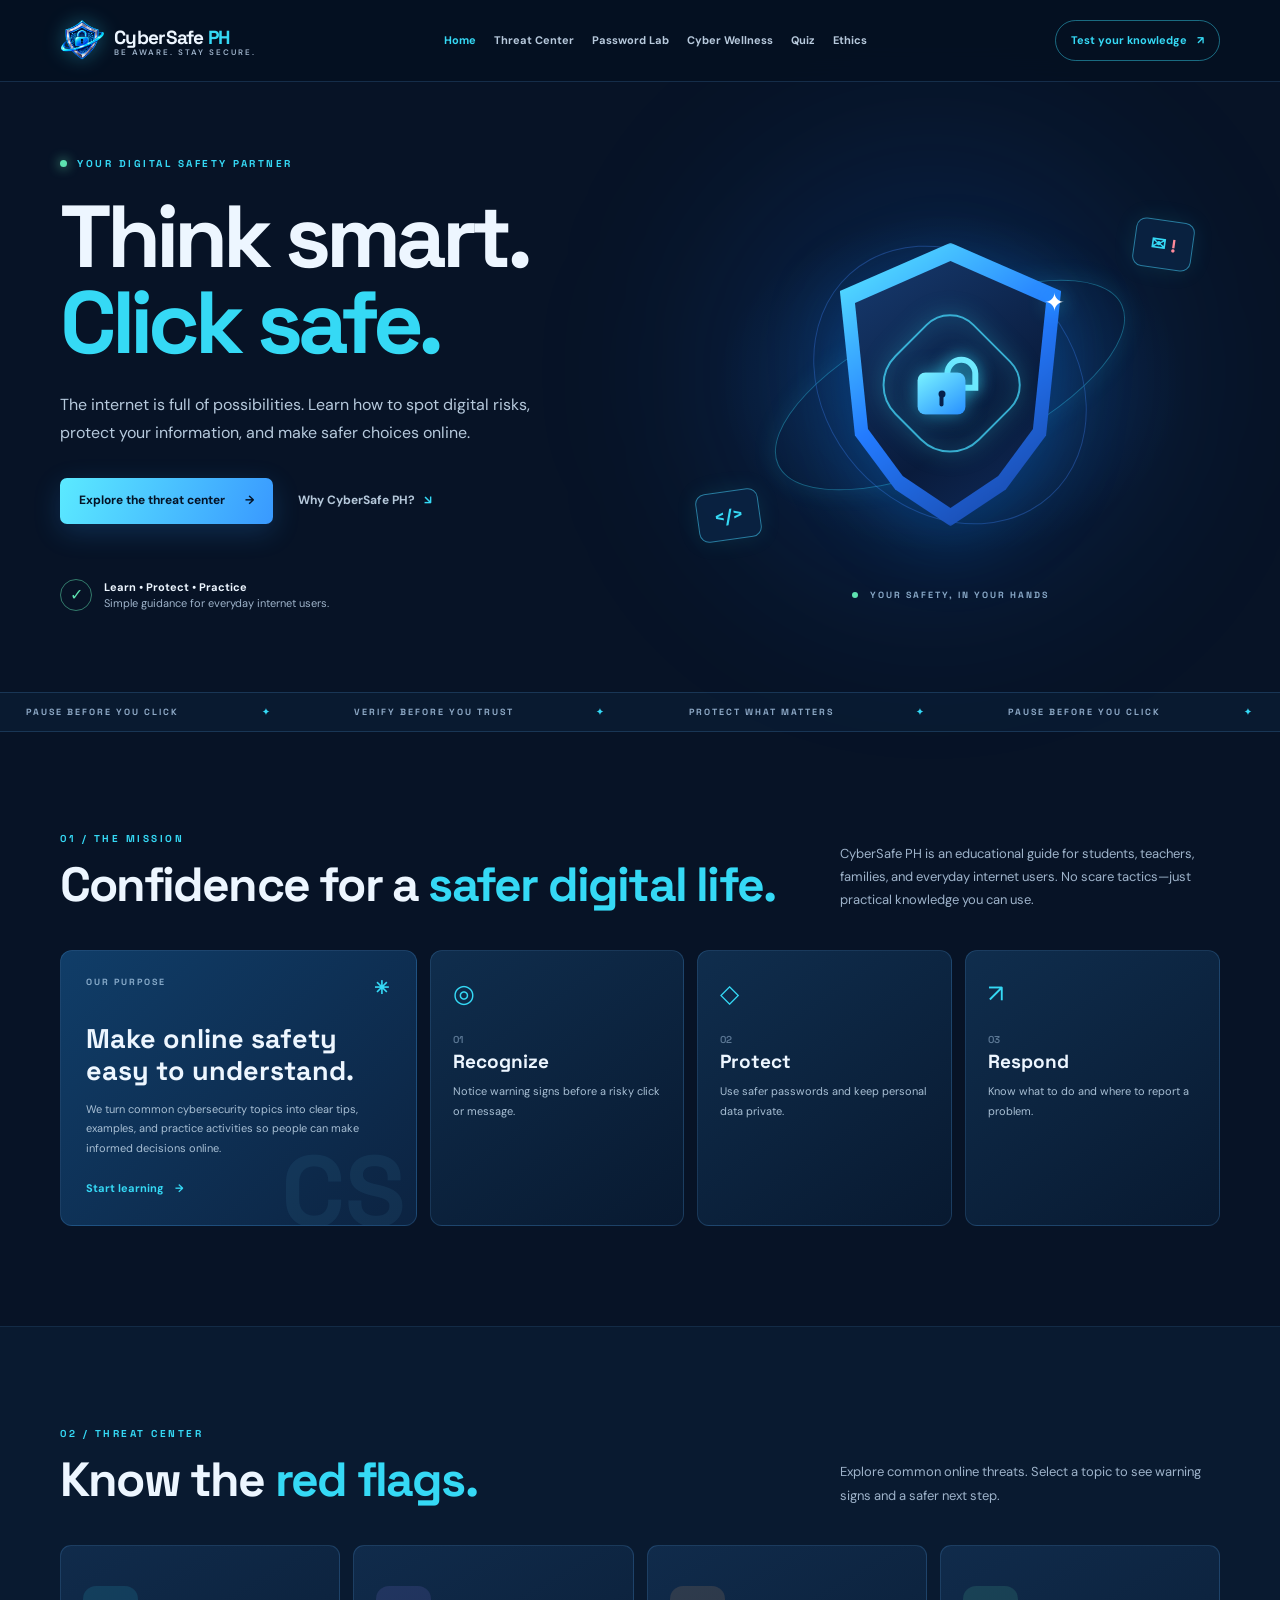
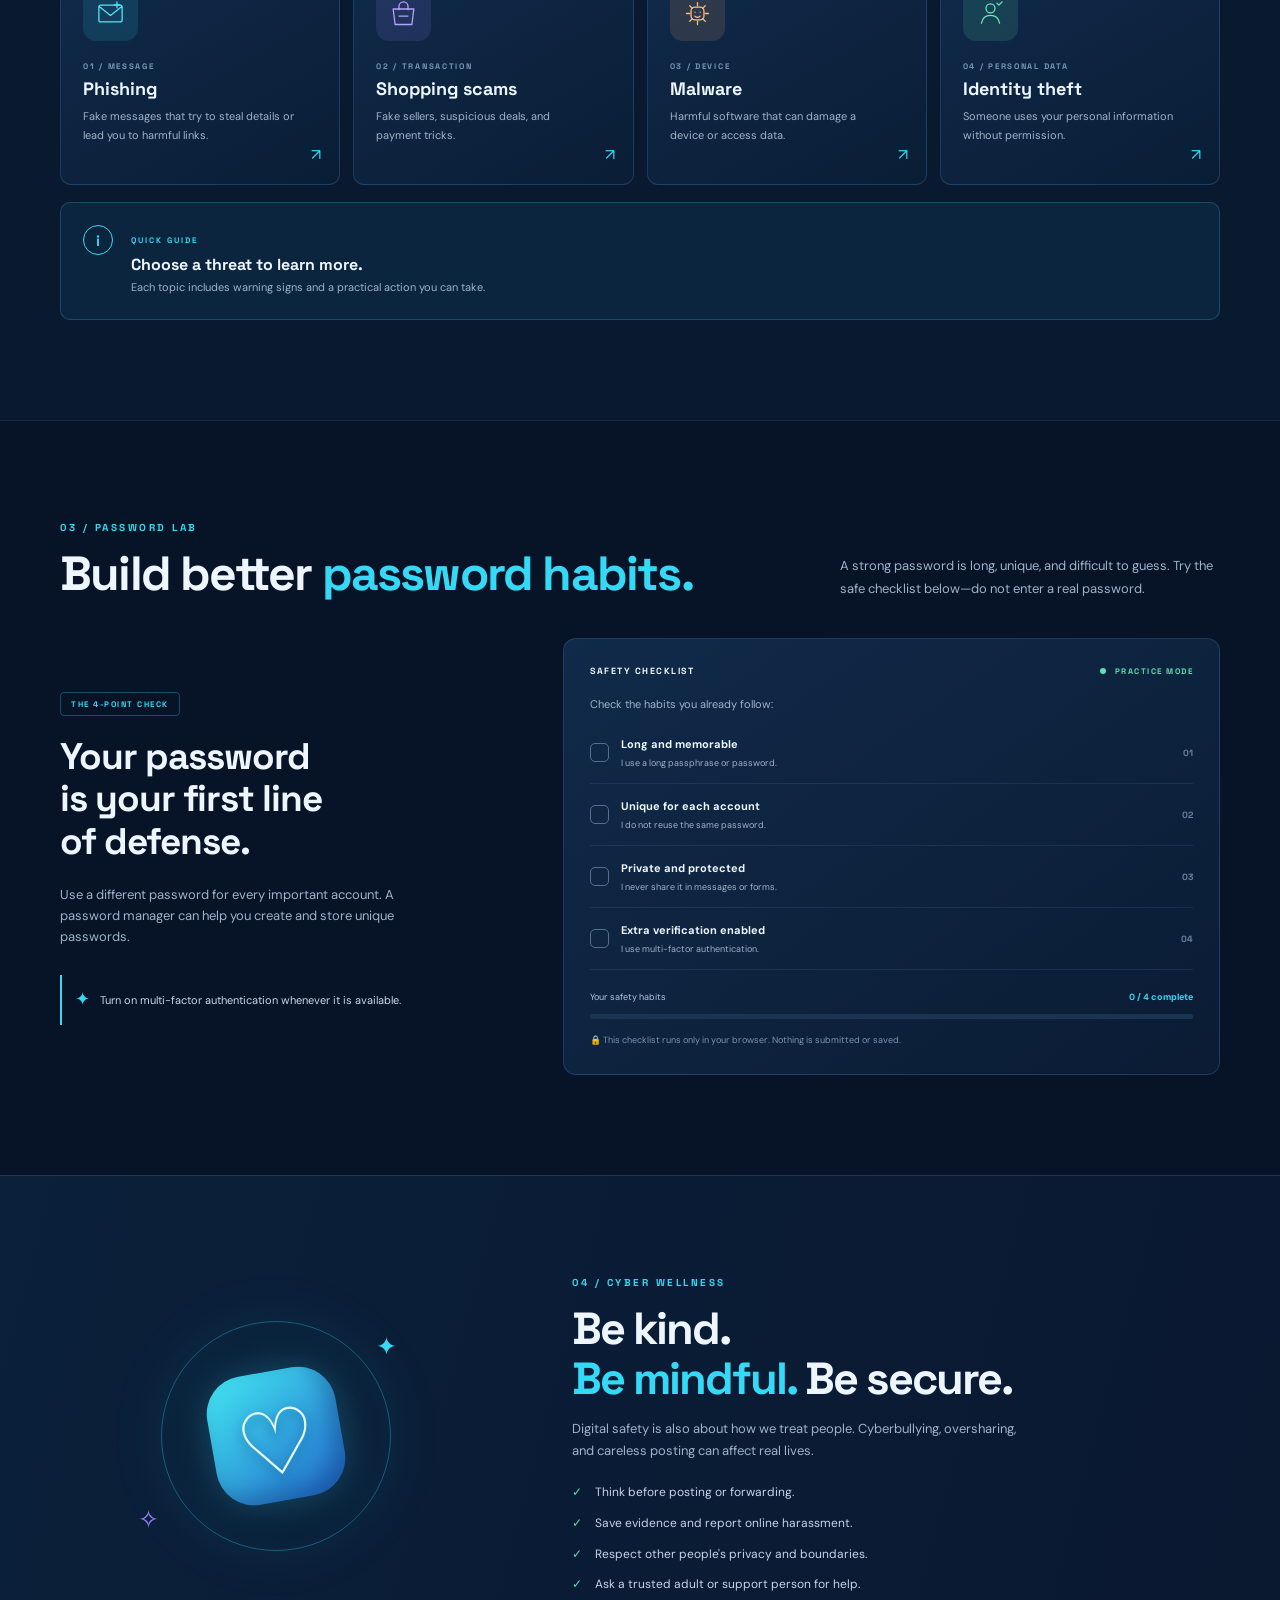
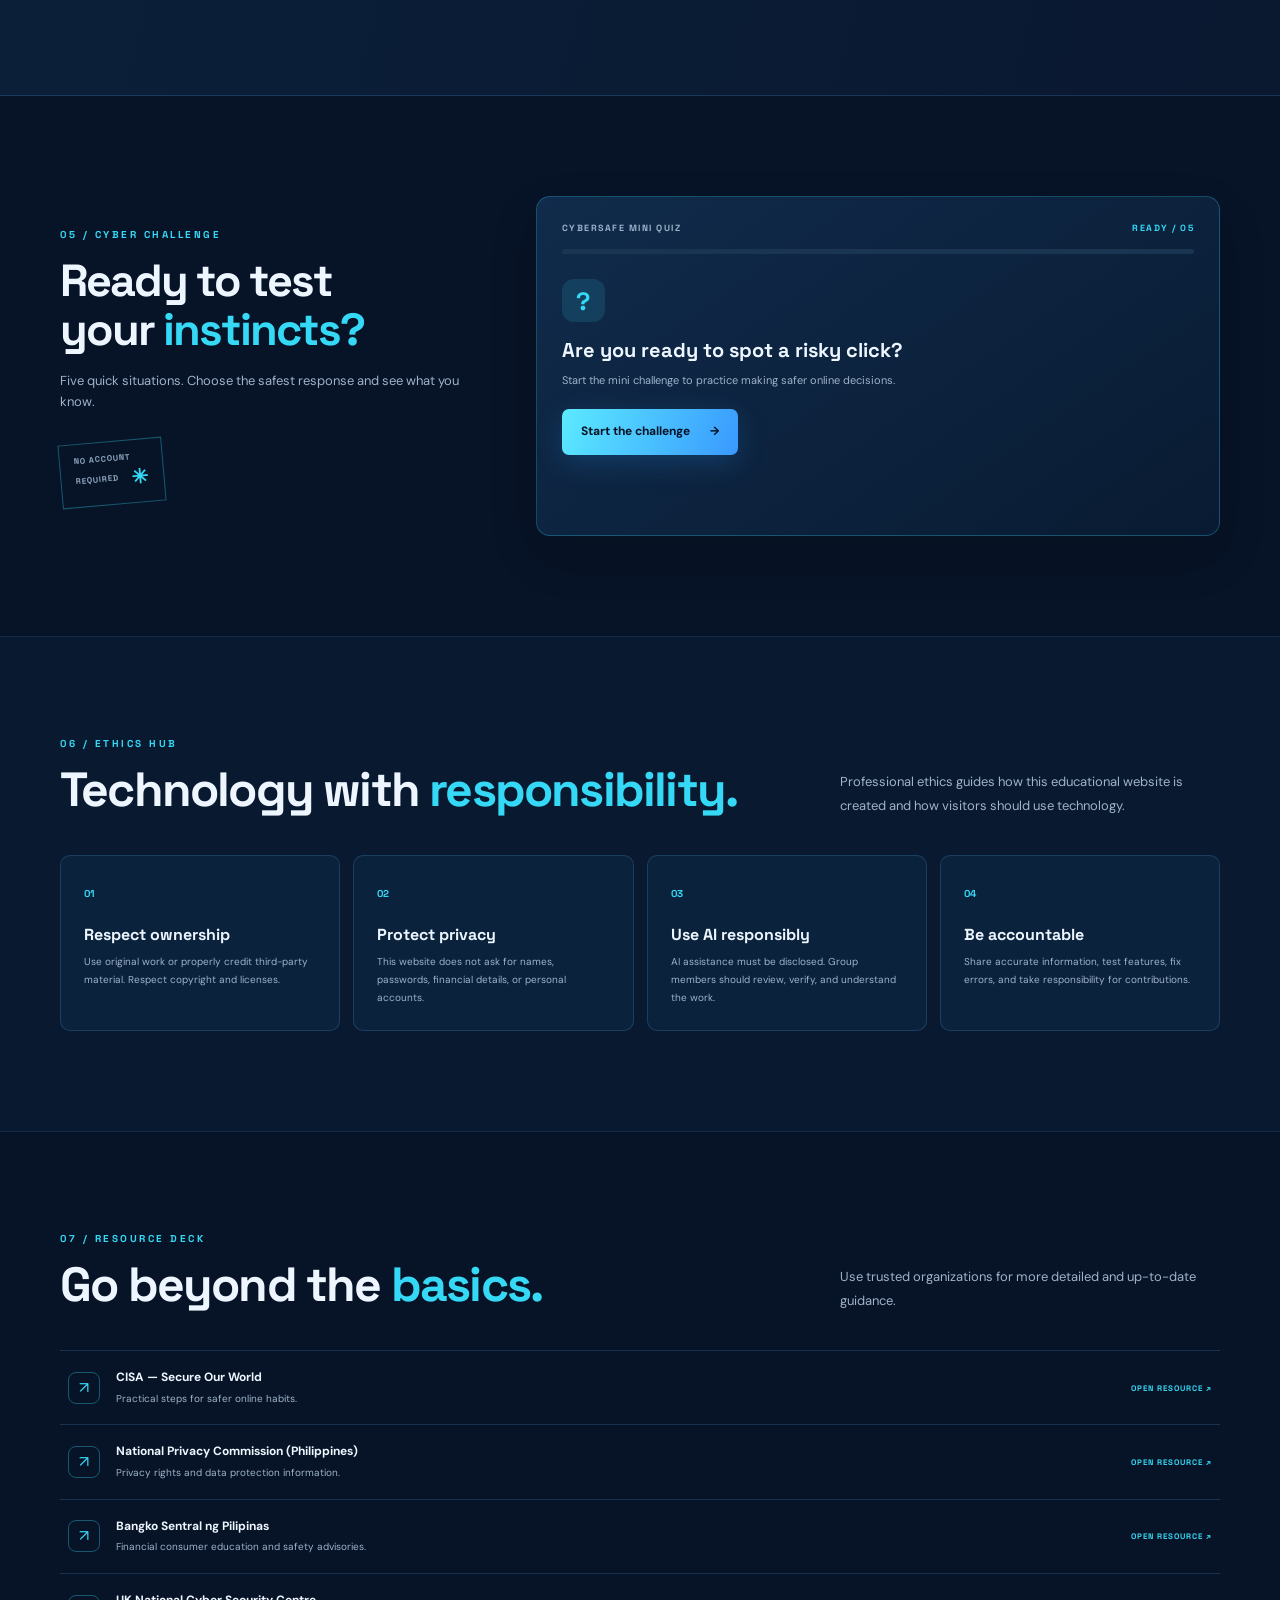
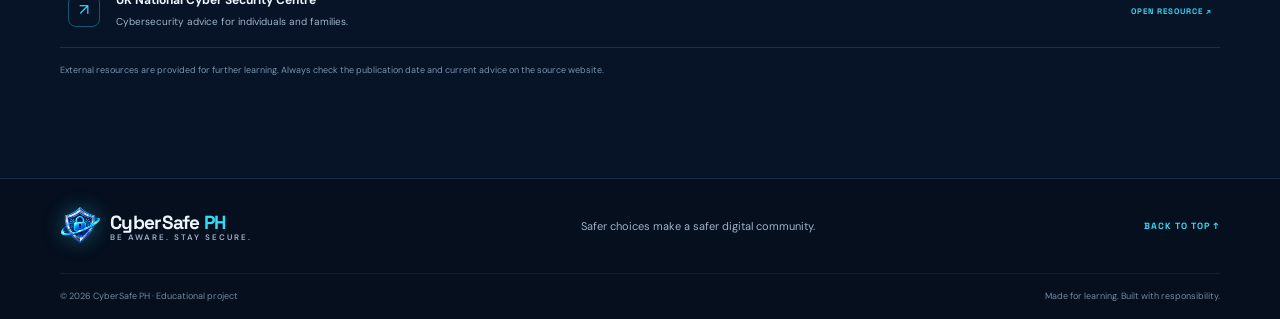
==== commit 8db08777: "Update index.html" ====
--- a/index.html
+++ b/index.html
@@ -559,7 +559,7 @@
         <div class="wrap footer-main">
 
             <a class="brand" href="#home">
-                <img src="assets/logo2.png" alt="" width="40" height="40">
+                <img src="logo2.png" alt="" width="40" height="40">
                 <span>CyberSafe <b>PH</b>
                     <small>BE AWARE. STAY SECURE.</small>
                 </span>
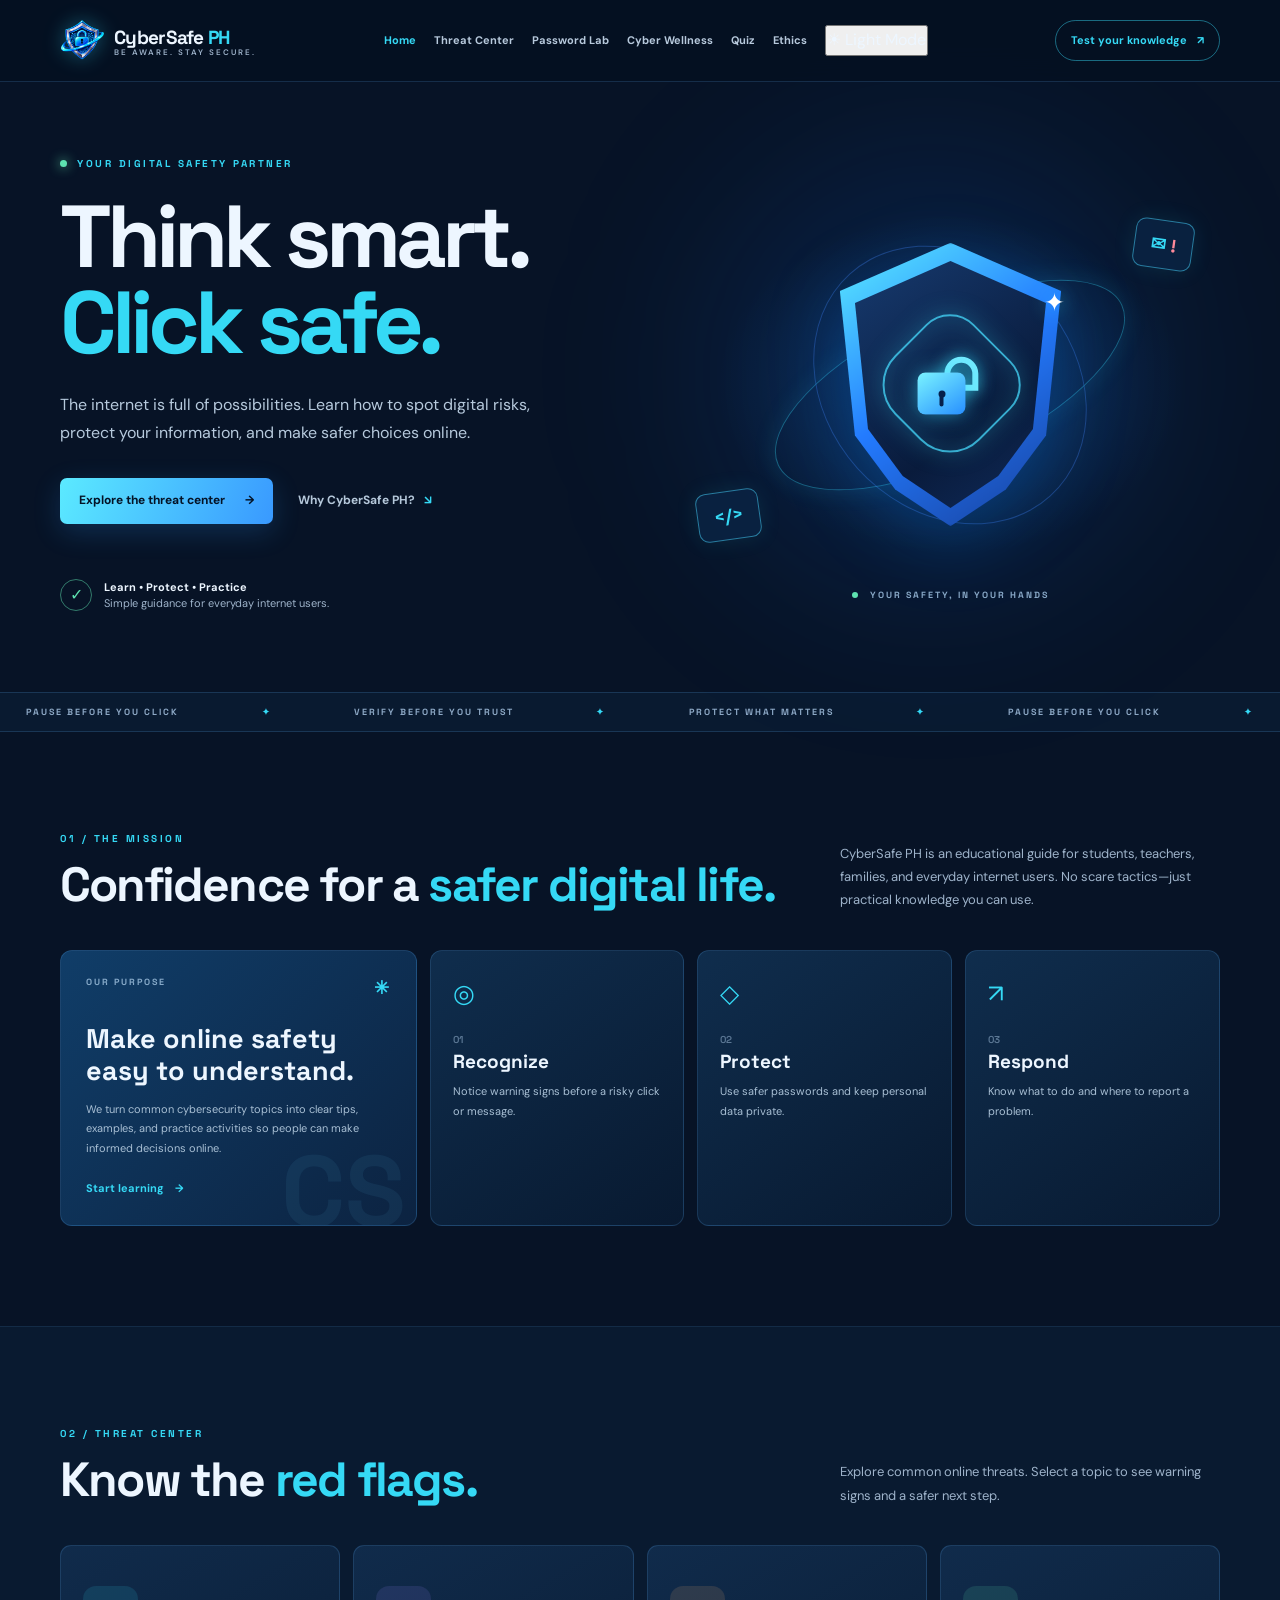
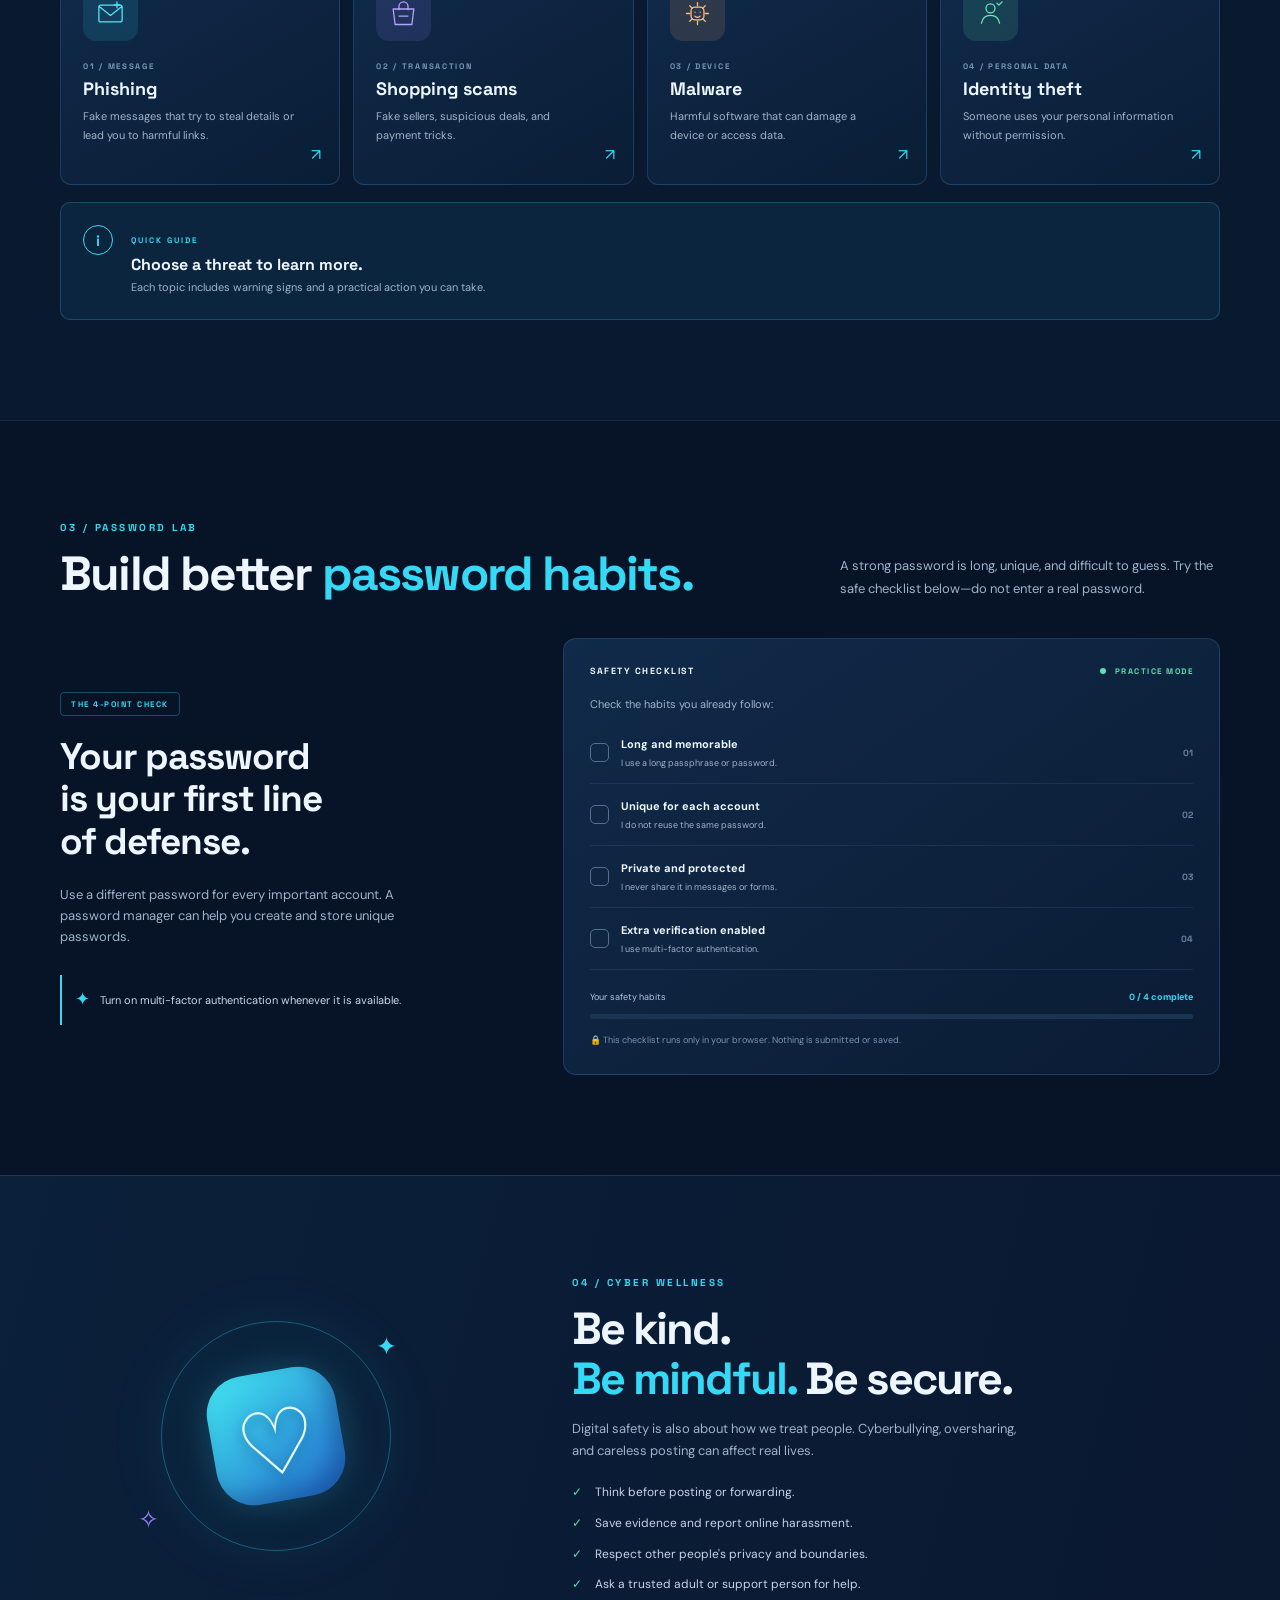
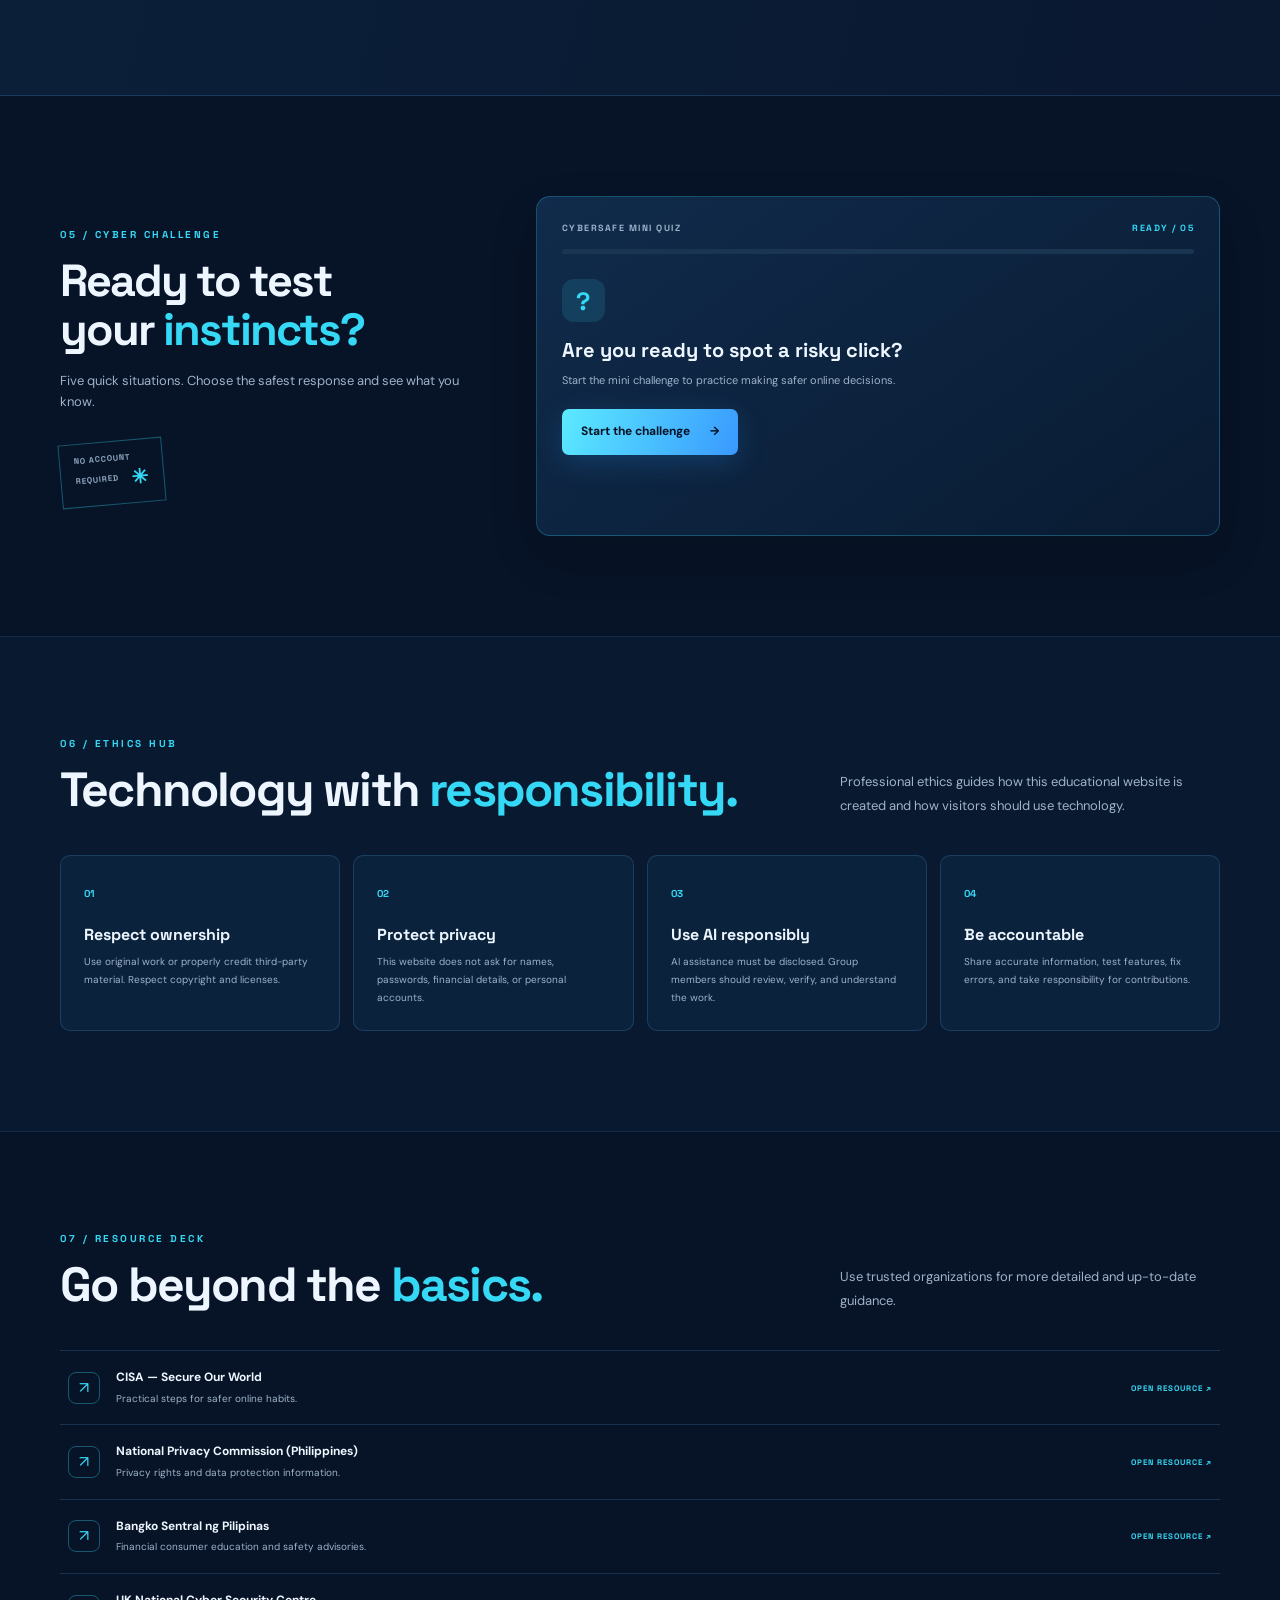
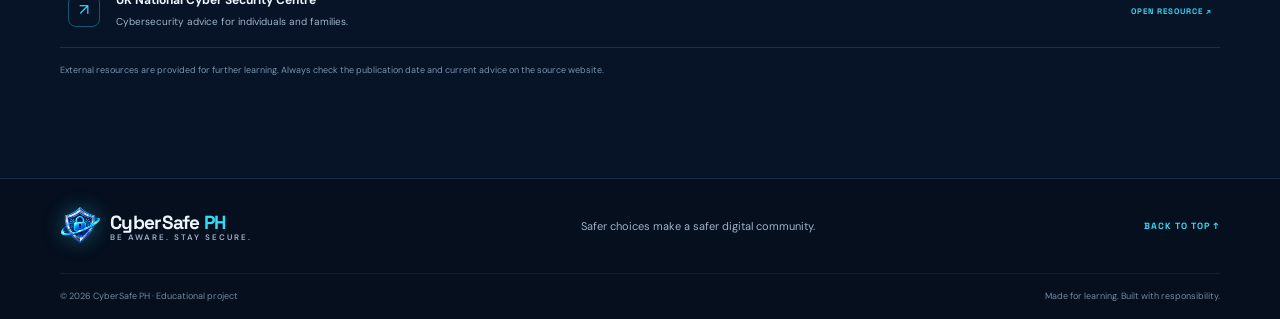
==== commit c3c97851: "Update index.html" ====
--- a/index.html
+++ b/index.html
@@ -1,3 +1,4 @@
+
 <!DOCTYPE html>
 <html lang="en">
 
@@ -8,16 +9,14 @@
     <meta name="theme-color" content="#071326">
 
     <title>CyberSafe PH — Be Aware. Stay Secure.</title>
-    <meta name="viewport" content="width=device-width, initial-scale=1.0">
-
-    <link rel="icon" type="image/svg+xml" href="assets/logo2.png">
+
+    <link rel="icon" type="image/png" href="/cybersafe-ph/assets/logo2.png?v=3">
+    <link rel="shortcut icon" type="image/png" href="/cybersafe-ph/assets/logo2.png?v=3">
 
     <link rel="preconnect" href="https://fonts.googleapis.com">
     <link rel="preconnect" href="https://fonts.gstatic.com" crossorigin>
 
-    <link
-        href="https://fonts.googleapis.com/css2?family=DM+Sans:wght@400;500;600;700&family=Space+Grotesk:wght@500;600;700&display=swap"
-        rel="stylesheet">
+    <link href="https://fonts.googleapis.com/css2?family=DM+Sans:wght@400;500;600;700&family=Space+Grotesk:wght@500;600;700&display=swap" rel="stylesheet">
 
     <link rel="stylesheet" href="style.css">
     <script src="script.js" defer></script>
@@ -37,8 +36,7 @@
                 </span>
             </a>
 
-            <button class="menu-toggle" id="menuToggle" aria-label="Open menu" aria-expanded="false"
-                aria-controls="navLinks">
+            <button class="menu-toggle" id="menuToggle" aria-label="Open menu" aria-expanded="false" aria-controls="navLinks">
                 <span></span><span></span><span></span>
             </button>
 
@@ -49,6 +47,12 @@
                 <a href="#wellness" class="nav-link">Cyber Wellness</a>
                 <a href="#challenge" class="nav-link">Quiz</a>
                 <a href="#ethics" class="nav-link">Ethics</a>
+
+                <!-- DARK / LIGHT MODE -->
+                <button class="theme-toggle" id="themeToggle" type="button" aria-label="Switch to light mode" title="Switch theme">
+                    <span class="theme-icon" id="themeIcon">☀</span>
+                    <span class="theme-text" id="themeText">Light Mode</span>
+                </button>
             </div>
 
             <a class="nav-cta" href="#challenge">
@@ -97,7 +101,6 @@
             </div>
 
             <div class="hero-art" role="img" aria-label="Digital shield protecting a padlock">
-
                 <div class="orbit orbit-one"></div>
                 <div class="orbit orbit-two"></div>
 
@@ -106,14 +109,12 @@
 
                 <div class="shield-stage">
                     <div class="shield-back"></div>
-
                     <div class="shield-front">
                         <div class="shield-inner">
                             <span class="lock-shackle"></span>
                             <span class="lock-body"><i></i></span>
                         </div>
                     </div>
-
                     <div class="shield-spark">✦</div>
                 </div>
 
@@ -223,15 +224,13 @@
                     <button class="threat-card" data-threat="phishing">
                         <span class="icon-tile icon-cyan">
                             <svg viewBox="0 0 48 48" aria-hidden="true">
-                                <path
-                                    d="M7 13.5 24 27l17-13.5M9 11h30a3 3 0 0 1 3 3v20a3 3 0 0 1-3 3H9a3 3 0 0 1-3-3V14a3 3 0 0 1 3-3Z" />
+                                <path d="M7 13.5 24 27l17-13.5M9 11h30a3 3 0 0 1 3 3v20a3 3 0 0 1-3 3H9a3 3 0 0 1-3-3V14a3 3 0 0 1 3-3Z" />
                                 <path d="M34 6v9m-4.5-4.5h9" />
                             </svg>
                         </span>
                         <span class="threat-number">01 / MESSAGE</span>
                         <strong>Phishing</strong>
-                        <span class="threat-desc">Fake messages that try to steal details or lead you to harmful
-                            links.</span>
+                        <span class="threat-desc">Fake messages that try to steal details or lead you to harmful links.</span>
                         <span class="card-arrow">↗</span>
                     </button>
 
@@ -464,8 +463,7 @@
                     <article>
                         <span>01</span>
                         <h3>Respect ownership</h3>
-                        <p>Use original work or properly credit third-party material. Respect copyright and licenses.
-                        </p>
+                        <p>Use original work or properly credit third-party material. Respect copyright and licenses.</p>
                     </article>
 
                     <article>
@@ -477,15 +475,13 @@
                     <article>
                         <span>03</span>
                         <h3>Use AI responsibly</h3>
-                        <p>AI assistance must be disclosed. Group members should review, verify, and understand the
-                            work.</p>
+                        <p>AI assistance must be disclosed. Group members should review, verify, and understand the work.</p>
                     </article>
 
                     <article>
                         <span>04</span>
                         <h3>Be accountable</h3>
-                        <p>Share accurate information, test features, fix errors, and take responsibility for
-                            contributions.</p>
+                        <p>Share accurate information, test features, fix errors, and take responsibility for contributions.</p>
                     </article>
 
                 </div>
@@ -533,8 +529,7 @@
                     <em>OPEN RESOURCE ↗</em>
                 </a>
 
-                <a href="https://www.ncsc.gov.uk/section/information-for/individuals-families" target="_blank"
-                    rel="noopener noreferrer">
+                <a href="https://www.ncsc.gov.uk/section/information-for/individuals-families" target="_blank" rel="noopener noreferrer">
                     <span class="resource-icon">↗</span>
                     <span>
                         <b>UK National Cyber Security Centre</b>
@@ -577,5 +572,4 @@
     </footer>
 
 </body>
-
 </html>
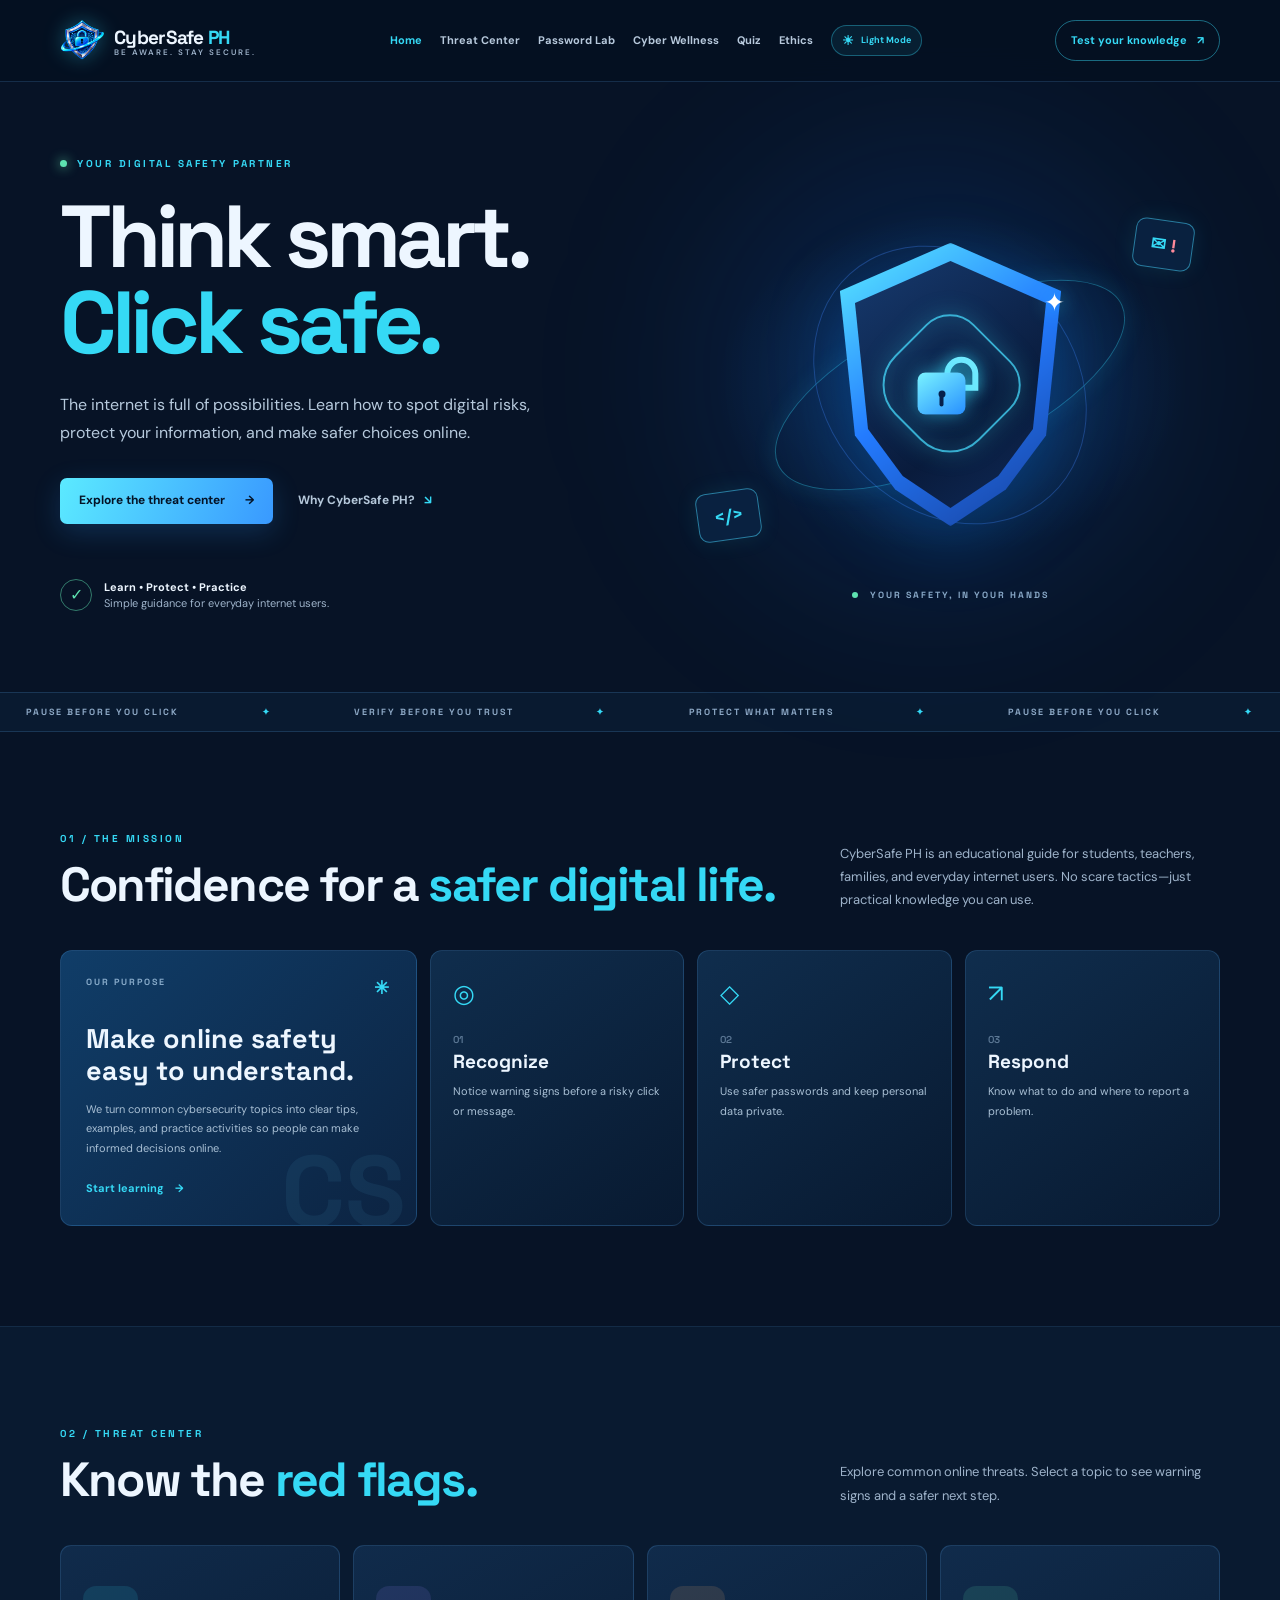
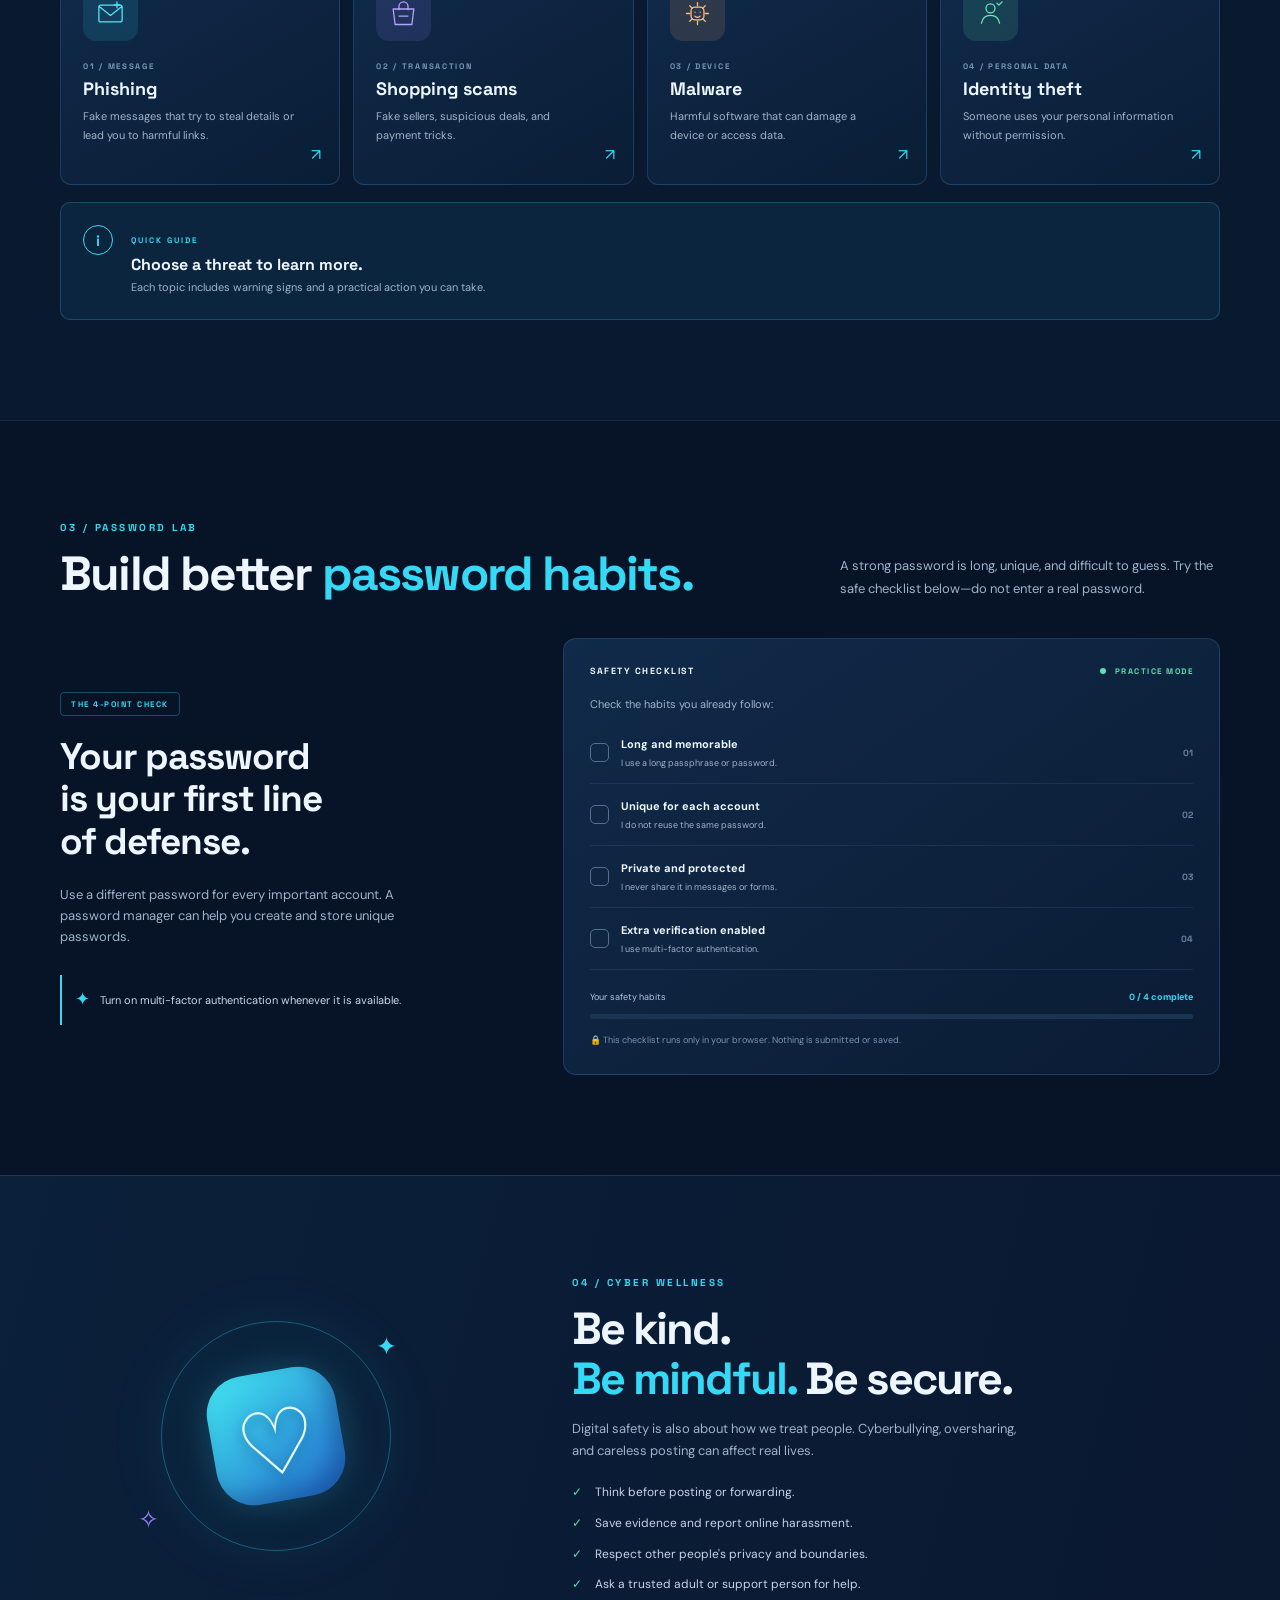
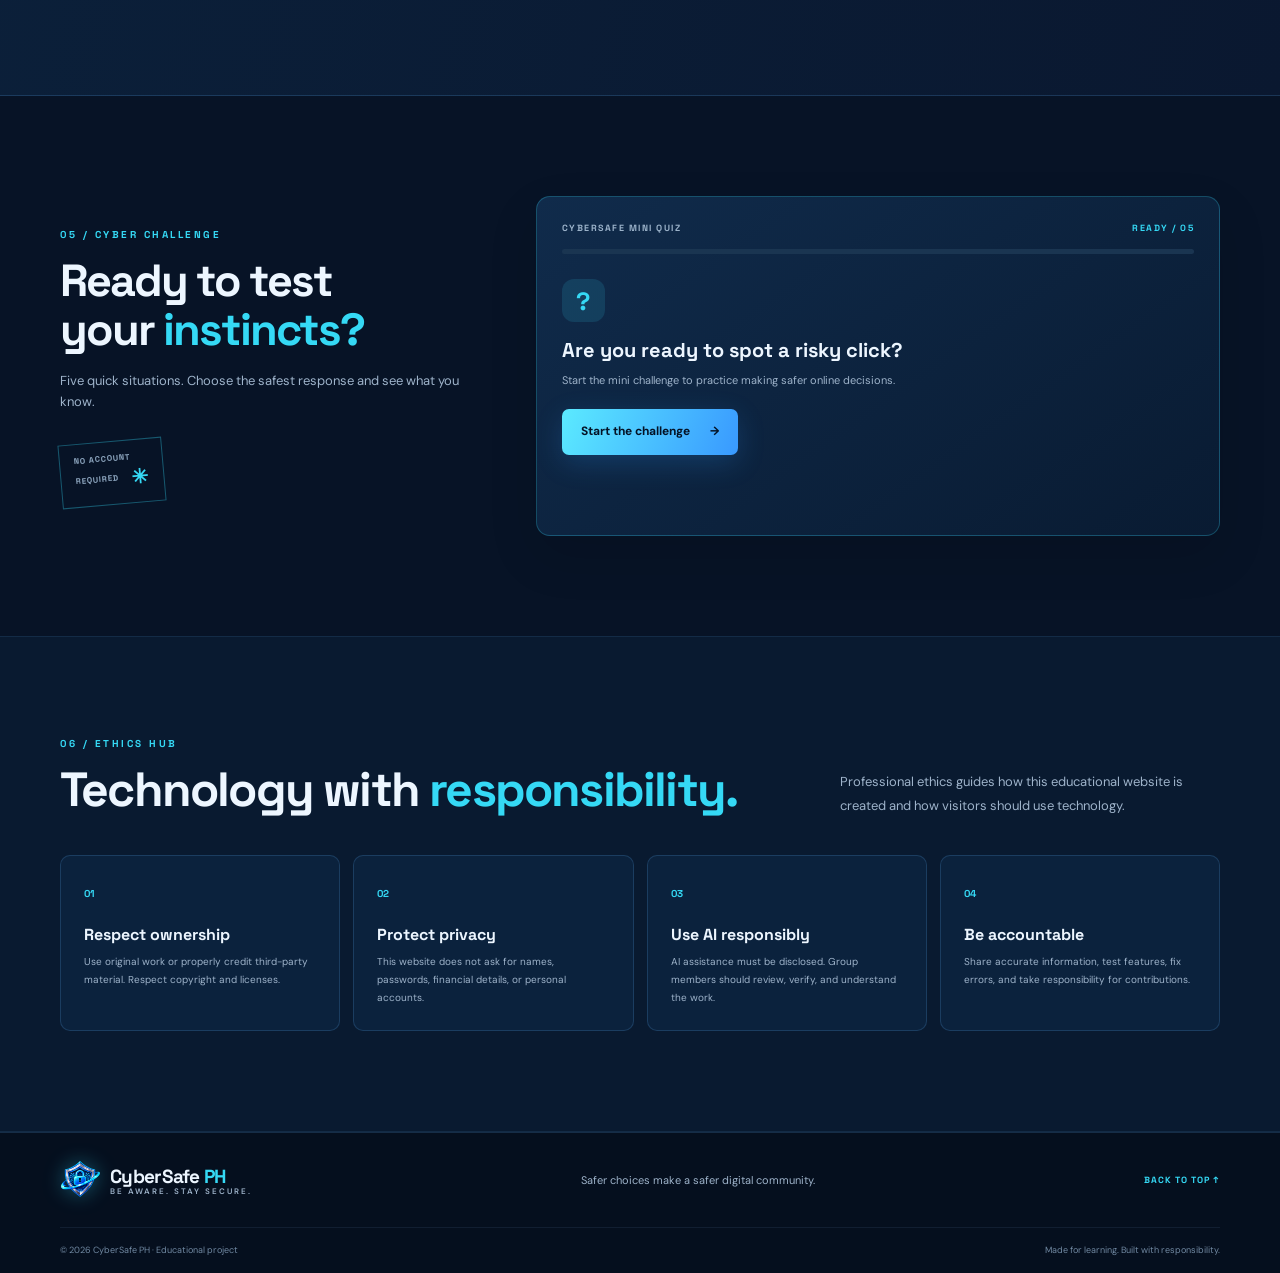
==== commit d3a2bf78: "Update index.html" ====
--- a/index.html
+++ b/index.html
@@ -488,65 +488,6 @@
             </div>
         </section>
 
-        <!-- REFERENCES -->
-        <section class="section wrap resources-section" id="resources">
-
-            <div class="section-heading">
-                <div>
-                    <div class="eyebrow">07 / RESOURCE DECK</div>
-                    <h2>Go beyond the <span>basics.</span></h2>
-                </div>
-
-                <p>Use trusted organizations for more detailed and up-to-date guidance.</p>
-            </div>
-
-            <div class="resource-list">
-
-                <a href="https://www.cisa.gov/secure-our-world" target="_blank" rel="noopener noreferrer">
-                    <span class="resource-icon">↗</span>
-                    <span>
-                        <b>CISA — Secure Our World</b>
-                        <small>Practical steps for safer online habits.</small>
-                    </span>
-                    <em>OPEN RESOURCE ↗</em>
-                </a>
-
-                <a href="https://privacy.gov.ph/" target="_blank" rel="noopener noreferrer">
-                    <span class="resource-icon">↗</span>
-                    <span>
-                        <b>National Privacy Commission (Philippines)</b>
-                        <small>Privacy rights and data protection information.</small>
-                    </span>
-                    <em>OPEN RESOURCE ↗</em>
-                </a>
-
-                <a href="https://www.bsp.gov.ph/" target="_blank" rel="noopener noreferrer">
-                    <span class="resource-icon">↗</span>
-                    <span>
-                        <b>Bangko Sentral ng Pilipinas</b>
-                        <small>Financial consumer education and safety advisories.</small>
-                    </span>
-                    <em>OPEN RESOURCE ↗</em>
-                </a>
-
-                <a href="https://www.ncsc.gov.uk/section/information-for/individuals-families" target="_blank" rel="noopener noreferrer">
-                    <span class="resource-icon">↗</span>
-                    <span>
-                        <b>UK National Cyber Security Centre</b>
-                        <small>Cybersecurity advice for individuals and families.</small>
-                    </span>
-                    <em>OPEN RESOURCE ↗</em>
-                </a>
-
-            </div>
-
-            <p class="source-note">
-                External resources are provided for further learning.
-                Always check the publication date and current advice on the source website.
-            </p>
-
-        </section>
-
     </main>
 
     <!-- FOOTER -->
--- a/style.css
+++ b/style.css
@@ -1,3 +1,9 @@
+/* ==========================================
+   CYBERSAFE PH
+   MAIN CSS VARIABLES
+   Defines the website's colors and fonts.
+========================================== */
+
 :root {
   --bg: #071326;
   --panel: #0d2340;
@@ -13,16 +19,23 @@
   --display: 'Space Grotesk', Arial, sans-serif;
 }
 
+/* GLOBAL RESET
+   Removes default browser spacing and uses border-box sizing. */
+
 * {
   box-sizing: border-box;
   margin: 0;
   padding: 0;
 }
 
+/* Smooth scrolling and space for the sticky navigation. */
+
 html {
   scroll-behavior: smooth;
   scroll-padding-top: 90px;
 }
+
+/* Main website body styles. */
 
 body {
   background: var(--bg);
@@ -32,11 +45,15 @@
   overflow-x: hidden;
 }
 
+/* Default link appearance. */
+
 a {
   color: inherit;
   text-decoration: none;
 }
 
+/* Uses the website's font for buttons and inputs. */
+
 button, input {
   font: inherit;
 }
@@ -44,13 +61,20 @@
 button {
   color: inherit;
 }
+
+/* Reusable centered container for website content. */
 
 .wrap {
   width: min(1160px, calc(100% - 48px));
   margin-inline: auto;
 }
 
-/* HEADER */
+/* ==========================================
+   HEADER AND NAVIGATION
+   Contains the logo, navigation links, and menu.
+========================================== */
+
+/* Skip link for keyboard accessibility. */
 
 .skip-link {
   position: absolute;
@@ -66,6 +90,8 @@
   left: 10px;
 }
 
+/* Sticky header that stays visible while scrolling. */
+
 .site-header {
   height: 82px;
   position: sticky;
@@ -76,6 +102,8 @@
   border-bottom: 1px solid var(--line);
 }
 
+/* Main navigation layout. */
+
 .nav {
   height: 100%;
   display: flex;
@@ -83,6 +111,8 @@
   justify-content: space-between;
   gap: 22px;
 }
+
+/* Website logo and brand name. */
 
 .brand {
   display: flex;
@@ -110,6 +140,8 @@
   margin-top: -3px;
 }
 
+/* Navigation links arrangement and hover effects. */
+
 .nav-links {
   display: flex;
   align-items: center;
@@ -128,6 +160,8 @@
   color: var(--cyan);
 }
 
+/* Navigation call-to-action button. */
+
 .nav-cta {
   font-size: 11px;
   font-weight: 700;
@@ -141,6 +175,8 @@
 .nav-cta span {
   margin-left: 7px;
 }
+
+/* Mobile navigation menu button. */
 
 .menu-toggle {
   display: none;
@@ -160,7 +196,10 @@
   width: 20px;
 }
 
-/* HOMEPAGE */
+/* ==========================================
+   HOMEPAGE / HERO SECTION
+   Main introduction and website call-to-action.
+========================================== */
 
 .hero {
   min-height: 610px;
@@ -171,6 +210,8 @@
   padding-block: 70px 75px;
   position: relative;
 }
+
+/* Decorative background glow behind the hero content. */
 
 .hero:before {
   content: "";
@@ -185,6 +226,8 @@
   pointer-events: none;
 }
 
+/* Small section label and indicator. */
+
 .eyebrow {
   font: 700 10px var(--display);
   letter-spacing: 2.5px;
@@ -202,18 +245,24 @@
   box-shadow: 0 0 12px var(--green);
 }
 
+/* Main homepage heading. */
+
 .hero h1 {
   font: 700 clamp(56px,7vw,88px)/.98 var(--display);
   letter-spacing: -5px;
   margin: 24px 0;
 }
 
+/* Highlighted text in important headings. */
+
 .hero h1 span,
 .section-heading h2 span,
 .wellness-copy h2 span,
 .quiz-intro h2 span {
   color: var(--cyan);
 }
+
+/* Homepage introduction paragraph. */
 
 .hero-lead {
   font-size: 16px;
@@ -221,6 +270,8 @@
   max-width: 510px;
   line-height: 1.8;
 }
+
+/* Homepage action buttons. */
 
 .hero-actions {
   display: flex;
@@ -229,6 +280,8 @@
   margin-top: 30px;
   flex-wrap: wrap;
 }
+
+/* Reusable button styles. */
 
 .button {
   display: inline-flex;
@@ -243,6 +296,8 @@
   transition: .2s;
 }
 
+/* Primary gradient button. */
+
 .button-primary {
   color: #041326;
   background: linear-gradient(110deg,#5beaff,#3999ff);
@@ -254,6 +309,8 @@
   box-shadow: 0 10px 34px rgba(45,157,255,.35);
 }
 
+/* Secondary text link beside the main button. */
+
 .text-link {
   font-size: 12px;
   color: #b5c8da;
@@ -264,6 +321,8 @@
   color: var(--cyan);
   margin-left: 6px;
 }
+
+/* Small trust and privacy information below the buttons. */
 
 .hero-proof {
   display: flex;
@@ -291,7 +350,10 @@
   color: var(--muted);
 }
 
-/* HERO GRAPHIC */
+/* ==========================================
+   HERO GRAPHIC
+   Decorative cybersecurity shield and floating icons.
+========================================== */
 
 .hero-art {
   height: 440px;
@@ -309,6 +371,8 @@
   z-index: -1;
 }
 
+/* Decorative orbit circles around the shield. */
+
 .orbit {
   position: absolute;
   border: 1px solid rgba(53,217,245,.36);
@@ -328,6 +392,8 @@
   transform: rotate(48deg);
   border-color: rgba(69,133,255,.32);
 }
+
+/* Main shield illustration. */
 
 .shield-stage {
   position: relative;
@@ -355,6 +421,8 @@
   display: grid;
   place-items: center;
 }
+
+/* Inner shield decoration. */
 
 .shield-inner {
   width: 120px;
@@ -367,6 +435,8 @@
   box-shadow: inset 0 0 30px rgba(53,217,245,.16),0 0 25px rgba(53,217,245,.25);
 }
 
+/* Lock illustration inside the shield. */
+
 .lock-shackle {
   position: absolute;
   width: 34px;
@@ -407,6 +477,8 @@
   border-radius: 3px;
 }
 
+/* Small decorative spark beside the shield. */
+
 .shield-spark {
   position: absolute;
   right: 3px;
@@ -416,6 +488,8 @@
   text-shadow: 0 0 20px var(--cyan);
 }
 
+/* Floating cybersecurity information chips. */
+
 .float-chip {
   position: absolute;
   border: 1px solid rgba(73,215,255,.5);
@@ -443,6 +517,8 @@
   left: 3%;
   transform: rotate(-8deg);
 }
+
+/* Caption below the hero illustration. */
 
 .art-caption {
   position: absolute;
@@ -461,7 +537,10 @@
   margin-right: 8px;
 }
 
-/* REMINDER BAR */
+/* ==========================================
+   REMINDER BAR / TICKER
+   Displays scrolling online safety reminders.
+========================================== */
 
 .ticker {
   overflow: hidden;
@@ -484,7 +563,10 @@
   color: var(--cyan);
 }
 
-/* GENERAL SECTIONS */
+/* ==========================================
+   GENERAL SECTIONS
+   Shared spacing and heading styles.
+========================================== */
 
 .section {
   padding-block: 100px;
@@ -511,13 +593,18 @@
   line-height: 1.8;
 }
 
-/* ABOUT */
+/* ==========================================
+   ABOUT / MISSION SECTION
+   Shows the website's purpose and key information.
+========================================== */
 
 .mission-grid {
   display: grid;
   grid-template-columns: 1.4fr repeat(3,1fr);
   gap: 13px;
 }
+
+/* Shared appearance of mission and statistics cards. */
 
 .mission-card,
 .stat-card {
@@ -534,6 +621,8 @@
   background: linear-gradient(135deg,#103d68,#0c2341);
 }
 
+/* Small label at the top of each card. */
+
 .card-topline {
   display: flex;
   justify-content: space-between;
@@ -546,6 +635,8 @@
   color: var(--cyan);
   font-size: 18px;
 }
+
+/* Mission card heading and description. */
 
 .mission-card h3 {
   font: 700 27px/1.2 var(--display);
@@ -564,6 +655,8 @@
   z-index: 1;
 }
 
+/* Link inside the mission card. */
+
 .card-link {
   display: inline-block;
   margin-top: 20px;
@@ -577,6 +670,8 @@
 .card-link span {
   margin-left: 8px;
 }
+
+/* Large decorative letter in the mission card. */
 
 .mission-watermark {
   position: absolute;
@@ -586,6 +681,8 @@
   color: rgba(94,206,255,.07);
 }
 
+/* Statistics cards. */
+
 .stat-card {
   padding: 22px;
   min-height: 235px;
@@ -608,18 +705,27 @@
   margin: 3px 0 8px;
 }
 
-/* THREAT CENTER */
+/* ==========================================
+   THREAT CENTER
+   Displays different online threats and their details.
+========================================== */
+
+/* Dark background variation for selected sections. */
 
 .section-dark {
   background: #091a30;
   border-block: 1px solid rgba(88,160,226,.12);
 }
+
+/* Grid layout for threat cards. */
 
 .threat-grid {
   display: grid;
   grid-template-columns: repeat(4,1fr);
   gap: 13px;
 }
+
+/* Individual clickable threat cards. */
 
 .threat-card {
   position: relative;
@@ -633,6 +739,8 @@
   transition: .2s;
 }
 
+/* Hover, keyboard focus, and selected threat card states. */
+
 .threat-card:hover,
 .threat-card:focus-visible,
 .threat-card[aria-pressed="true"] {
@@ -642,6 +750,8 @@
   box-shadow: 0 10px 35px rgba(0,111,220,.1);
 }
 
+/* Icon containers for each threat category. */
+
 .icon-tile {
   width: 55px;
   height: 55px;
@@ -650,6 +760,8 @@
   place-items: center;
   margin-bottom: 20px;
 }
+
+/* SVG icon appearance. */
 
 .icon-tile svg {
   width: 31px;
@@ -661,6 +773,8 @@
   stroke-linejoin: round;
 }
 
+/* Different icon color themes. */
+
 .icon-cyan {
   background: rgba(53,217,245,.12);
   color: #4de6f7;
@@ -680,6 +794,8 @@
   background: rgba(94,226,176,.13);
   color: #68e7ba;
 }
+
+/* Threat card number and title. */
 
 .threat-number {
   display: block;
@@ -695,6 +811,8 @@
   margin-bottom: 7px;
 }
 
+/* Short explanation and arrow inside threat cards. */
+
 .threat-desc {
   display: block;
   color: #9fb4ca;
@@ -709,6 +827,8 @@
   bottom: 16px;
   color: var(--cyan);
 }
+
+/* Detail panel shown when a threat card is selected. */
 
 .threat-detail {
   display: flex;
@@ -750,7 +870,12 @@
   color: var(--muted);
 }
 
-/* PASSWORD LAB */
+/* ==========================================
+   PASSWORD LAB
+   Interactive password security checklist.
+========================================== */
+
+/* Two-column layout for the password lab. */
 
 .lab-layout {
   display: grid;
@@ -759,6 +884,8 @@
   align-items: center;
 }
 
+/* Small label above the password lab heading. */
+
 .lab-badge {
   display: inline-block;
   padding: 6px 10px;
@@ -769,6 +896,8 @@
   letter-spacing: 1.5px;
 }
 
+/* Password lab introduction. */
+
 .lab-copy h3 {
   font: 700 37px/1.15 var(--display);
   letter-spacing: -1px;
@@ -780,6 +909,8 @@
   color: var(--muted);
   max-width: 340px;
 }
+
+/* Additional privacy reminder. */
 
 .lab-note {
   display: flex;
@@ -797,12 +928,16 @@
   font-size: 18px;
 }
 
+/* Password checklist panel. */
+
 .check-panel {
   border: 1px solid var(--line);
   background: linear-gradient(145deg,#102a49,#0b1c34);
   border-radius: 13px;
   padding: 26px;
 }
+
+/* Panel heading and progress information. */
 
 .panel-head,
 .progress-meta {
@@ -836,6 +971,8 @@
   margin: 18px 0 9px;
 }
 
+/* Individual password requirement rows. */
+
 .check-row {
   display: flex;
   align-items: center;
@@ -845,10 +982,14 @@
   cursor: pointer;
 }
 
+/* Hides the original checkbox while keeping it functional. */
+
 .check-row input {
   position: absolute;
   opacity: 0;
 }
+
+/* Custom checkbox design. */
 
 .custom-check {
   width: 19px;
@@ -858,6 +999,8 @@
   flex: none;
   position: relative;
 }
+
+/* Appearance when a requirement is checked. */
 
 .check-row input:checked + .custom-check {
   background: var(--cyan);
@@ -875,10 +1018,14 @@
   font-size: 13px;
 }
 
+/* Keyboard focus indicator for checkboxes. */
+
 .check-row input:focus-visible + .custom-check {
   outline: 2px solid white;
   outline-offset: 3px;
 }
+
+/* Requirement names and descriptions. */
 
 .check-row b {
   display: block;
@@ -898,6 +1045,8 @@
   color: #6884a1;
   font-style: normal;
 }
+
+/* Password checklist progress bar. */
 
 .progress-wrap {
   margin-top: 20px;
@@ -928,18 +1077,27 @@
   transition: width .25s;
 }
 
+/* Privacy information below the checklist. */
+
 .privacy-note {
   font-size: 9px;
   color: #7995b1;
   margin-top: 14px;
 }
 
-/* CYBER WELLNESS */
+/* ==========================================
+   CYBER WELLNESS
+   Provides online safety and digital wellness tips.
+========================================== */
+
+/* Background and border for the wellness section. */
 
 .wellness-section {
   background: linear-gradient(105deg,#0b203a,#0a1830);
   border-block: 1px solid var(--line);
 }
+
+/* Two-column wellness layout. */
 
 .wellness-grid {
   display: grid;
@@ -947,6 +1105,8 @@
   align-items: center;
   gap: 80px;
 }
+
+/* Decorative wellness illustration. */
 
 .wellness-art {
   height: 300px;
@@ -978,6 +1138,8 @@
   transform: rotate(-10deg);
 }
 
+/* Decorative spark icons around the illustration. */
+
 .wellness-spark {
   position: absolute;
   color: var(--cyan);
@@ -994,6 +1156,8 @@
   left: 18%;
   color: var(--purple);
 }
+
+/* Wellness and quiz heading styles. */
 
 .wellness-copy h2,
 .quiz-intro h2 {
@@ -1009,6 +1173,8 @@
   max-width: 460px;
 }
 
+/* List of cyber wellness tips. */
+
 .wellness-list {
   list-style: none;
   margin-top: 22px;
@@ -1026,7 +1192,12 @@
   margin-right: 10px;
 }
 
-/* QUIZ */
+/* ==========================================
+   CYBER CHALLENGE / QUIZ
+   Styles the interactive cybersecurity quiz.
+========================================== */
+
+/* Quiz introduction and quiz card layout. */
 
 .quiz-section {
   display: grid;
@@ -1034,6 +1205,8 @@
   gap: 65px;
   align-items: center;
 }
+
+/* Decorative quiz label. */
 
 .quiz-stamp {
   display: inline-block;
@@ -1053,6 +1226,8 @@
   vertical-align: middle;
 }
 
+/* Main quiz container. */
+
 .quiz-card {
   min-height: 340px;
   border: 1px solid rgba(53,217,245,.25);
@@ -1062,6 +1237,8 @@
   box-shadow: 0 20px 50px rgba(0,0,0,.12);
 }
 
+/* Quiz header and question counter. */
+
 .quiz-top {
   display: flex;
   justify-content: space-between;
@@ -1074,6 +1251,8 @@
   color: var(--cyan);
 }
 
+/* Progress indicator above the quiz questions. */
+
 .quiz-progress {
   margin: 15px 0 25px;
 }
@@ -1084,6 +1263,8 @@
   background: var(--cyan);
   transition: width .3s;
 }
+
+/* Question symbol and question text. */
 
 .quiz-symbol {
   width: 43px;
@@ -1107,6 +1288,8 @@
   color: var(--muted);
   margin-bottom: 20px;
 }
+
+/* Multiple-choice answer layout. */
 
 .quiz-options {
   display: grid;
@@ -1132,6 +1315,8 @@
   opacity: .85;
 }
 
+/* Correct and incorrect answer states. */
+
 .quiz-option.correct {
   border-color: var(--green);
   background: rgba(94,226,176,.1);
@@ -1142,6 +1327,8 @@
   background: rgba(255,132,148,.1);
 }
 
+/* Feedback message and next question button. */
+
 .quiz-feedback {
   font-size: 11px;
   color: var(--cyan);
@@ -1153,7 +1340,10 @@
   margin-top: 14px;
 }
 
-/* ETHICS */
+/* ==========================================
+   DIGITAL ETHICS
+   Displays responsible online behavior information.
+========================================== */
 
 .ethics-grid {
   display: grid;
@@ -1184,11 +1374,16 @@
   color: var(--muted);
 }
 
-/* REFERENCES */
+/* ==========================================
+   REFERENCES / RESOURCES
+   Displays links to online safety resources.
+========================================== */
 
 .resource-list {
   border-top: 1px solid var(--line);
 }
+
+/* Individual resource link rows. */
 
 .resource-list a {
   display: flex;
@@ -1204,6 +1399,8 @@
   padding-left: 14px;
 }
 
+/* Resource icon and information. */
+
 .resource-icon {
   width: 32px;
   height: 32px;
@@ -1236,13 +1433,18 @@
   white-space: nowrap;
 }
 
+/* Small note below the resource list. */
+
 .source-note {
   font-size: 9px;
   color: #7893ae;
   margin-top: 15px;
 }
 
-/* FOOTER */
+/* ==========================================
+   FOOTER
+   Bottom section of the website.
+========================================== */
 
 .footer {
   background: #050f1e;
@@ -1266,6 +1468,8 @@
   letter-spacing: 1px;
   color: var(--cyan);
 }
+
+/* Footer copyright and additional information. */
 
 .footer-bottom {
   border-top: 1px solid rgba(130,170,210,.1);
@@ -1276,7 +1480,10 @@
   font-size: 9px;
 }
 
-/* TABLET */
+/* ==========================================
+   TABLET RESPONSIVE DESIGN
+   Adjusts navigation and card layouts on tablets.
+========================================== */
 
 @media (max-width: 1000px) {
   .nav-links {
@@ -1304,13 +1511,18 @@
   }
 }
 
-/* MOBILE */
+/* ==========================================
+   MOBILE RESPONSIVE DESIGN
+   Changes the layout for smaller screens.
+========================================== */
 
 @media (max-width: 720px) {
   .wrap {
     width: min(100% - 34px,560px);
   }
 
+  /* Smaller mobile header and menu button. */
+
   .site-header {
     height: 70px;
   }
@@ -1319,6 +1531,8 @@
     display: block;
     margin-left: auto;
   }
+
+  /* Mobile navigation dropdown menu. */
 
   .nav-links {
     display: none;
@@ -1344,6 +1558,8 @@
     font-size: 13px;
   }
 
+  /* Homepage layout on mobile. */
+
   .hero {
     grid-template-columns: 1fr;
     padding-block: 65px 50px;
@@ -1382,6 +1598,8 @@
     bottom: 45px;
   }
 
+  /* Reduces section spacing on mobile. */
+
   .section {
     padding-block: 70px;
   }
@@ -1394,6 +1612,8 @@
     margin-top: 16px;
   }
 
+  /* Mission cards become two columns. */
+
   .mission-grid {
     grid-template-columns: 1fr 1fr;
   }
@@ -1405,6 +1625,8 @@
   .stat-card {
     min-height: 190px;
   }
+
+  /* Changes major content layouts into one column. */
 
   .lab-layout,
   .wellness-grid,
@@ -1430,6 +1652,8 @@
     display: none;
   }
 
+  /* Footer layout adjustments. */
+
   .footer-main {
     flex-wrap: wrap;
     gap: 18px;
@@ -1441,7 +1665,10 @@
   }
 }
 
-/* SMALL MOBILE */
+/* ==========================================
+   SMALL MOBILE RESPONSIVE DESIGN
+   Further adjustments for narrow phone screens.
+========================================== */
 
 @media (max-width: 460px) {
   .brand {
@@ -1472,6 +1699,8 @@
   .shield-stage {
     transform: scale(.72);
   }
+
+  /* Changes card grids into a single column. */
 
   .mission-grid,
   .threat-grid,
@@ -1491,6 +1720,8 @@
     min-height: 205px;
   }
 
+  /* Adjusts headings and content spacing. */
+
   .section-heading h2 {
     font-size: 34px;
   }
@@ -1506,6 +1737,8 @@
     padding: 19px;
   }
 
+  /* Adjusts reference links and footer. */
+
   .resource-list a {
     gap: 10px;
   }
@@ -1522,6 +1755,8 @@
     display: grid;
     gap: 5px;
   }
+
+  /* Scrolling ticker animation on small screens. */
 
   .ticker-track {
     justify-content: flex-start;
@@ -1540,7 +1775,10 @@
   }
 }
 
-/* ACCESSIBILITY */
+/* ==========================================
+   ACCESSIBILITY
+   Respects users who prefer reduced motion.
+========================================== */
 
 @media (prefers-reduced-motion: reduce) {
   *,
@@ -1552,7 +1790,723 @@
     transition-duration: .01ms !important;
   }
 }
-/* ACTIVE NAVIGATION */
+
+/* ==========================================
+   ACTIVE NAVIGATION
+   Highlights the currently active navigation link.
+========================================== */
+
 .nav-links a.active {
   color: var(--cyan);
-}+}
+
+/* ==========================================
+   DARK / LIGHT MODE TOGGLE
+   Styles the button used to switch website themes.
+========================================== */
+
+.theme-toggle {
+  display: inline-flex;
+  align-items: center;
+  justify-content: center;
+  gap: 7px;
+  padding: 7px 10px;
+  border: 1px solid rgba(53,217,245,.35);
+  border-radius: 20px;
+  background: rgba(53,217,245,.08);
+  color: var(--cyan);
+  font-family: var(--font);
+  font-size: 10px;
+  font-weight: 700;
+  white-space: nowrap;
+  cursor: pointer;
+  transition: .25s ease;
+}
+
+.theme-toggle:hover {
+  background: rgba(53,217,245,.17);
+  border-color: var(--cyan);
+}
+
+.theme-icon {
+  font-size: 13px;
+  line-height: 1;
+}
+
+.theme-text {
+  font-size: 9px;
+}
+
+/* ==========================================
+   LIGHT MODE COLORS
+   Changes the website appearance when light mode is enabled.
+========================================== */
+
+body.light-mode {
+  --bg: #f3f7fc;
+  --panel: #ffffff;
+  --line: rgba(28,79,125,.16);
+  --text: #142b45;
+  --muted: #61758b;
+  background: var(--bg);
+  color: var(--text);
+}
+
+/* Light mode header and navigation. */
+
+body.light-mode .site-header {
+  background: rgba(255,255,255,.94);
+  border-color: rgba(28,79,125,.15);
+}
+
+body.light-mode .brand small {
+  color: #71849a;
+}
+
+body.light-mode .nav-links a {
+  color: #425b75;
+}
+
+body.light-mode .nav-links a:hover,
+body.light-mode .nav-links a.active {
+  color: #087fa8;
+}
+
+/* Light mode theme switch and mobile menu button. */
+
+body.light-mode .theme-toggle {
+  background: #e8f6fc;
+  border-color: #b4dce9;
+  color: #087fa8;
+}
+
+body.light-mode .menu-toggle {
+  border-color: #b4dce9;
+}
+
+body.light-mode .menu-toggle span {
+  background: #087fa8;
+}
+
+/* Light mode homepage text. */
+
+body.light-mode .hero-lead {
+  color: #536b83;
+}
+
+body.light-mode .hero-proof p {
+  color: #29445f;
+}
+
+body.light-mode .hero-proof p span {
+  color: #71849a;
+}
+
+body.light-mode .text-link {
+  color: #425b75;
+}
+
+/* Light mode reminder ticker. */
+
+body.light-mode .ticker {
+  background: #e7f1fa;
+  border-color: #d5e3ef;
+}
+
+body.light-mode .ticker-track {
+  color: #536b83;
+}
+
+/* Light mode general section descriptions. */
+
+body.light-mode .section-heading > p {
+  color: #61758b;
+}
+
+/* Light mode mission and statistics cards. */
+
+body.light-mode .mission-card,
+body.light-mode .stat-card {
+  background: linear-gradient(145deg,#ffffff,#edf5fc);
+  border-color: #d6e3ef;
+}
+
+body.light-mode .mission-main {
+  background: linear-gradient(135deg,#e0f4ff,#dcecff);
+}
+
+body.light-mode .card-topline {
+  color: #607d98;
+}
+
+body.light-mode .mission-card h3,
+body.light-mode .stat-card h3 {
+  color: #173451;
+}
+
+body.light-mode .mission-card p,
+body.light-mode .stat-card p {
+  color: #61758b;
+}
+
+body.light-mode .stat-card > strong {
+  color: #7990a7;
+}
+
+/* Light mode dark-background sections. */
+
+body.light-mode .section-dark {
+  background: #eaf2fa;
+  border-color: #d7e4ef;
+}
+
+body.light-mode .section-dark .section-heading h2 {
+  color: #173451;
+}
+
+/* Light mode threat cards and detail panel. */
+
+body.light-mode .threat-card {
+  background: linear-gradient(150deg,#ffffff,#edf5fc);
+  border-color: #d6e3ef;
+  color: #173451;
+}
+
+body.light-mode .threat-card:hover,
+body.light-mode .threat-card:focus-visible,
+body.light-mode .threat-card[aria-pressed="true"] {
+  border-color: #159dc2;
+  box-shadow: 0 10px 30px rgba(25,100,150,.12);
+}
+
+body.light-mode .threat-number {
+  color: #71869c;
+}
+
+body.light-mode .threat-desc {
+  color: #61758b;
+}
+
+body.light-mode .threat-detail {
+  background: #ffffff;
+  border-color: #c8e1ed;
+}
+
+body.light-mode .threat-detail h3 {
+  color: #173451;
+}
+
+body.light-mode .threat-detail p {
+  color: #61758b;
+}
+
+/* Light mode password lab. */
+
+body.light-mode .lab-copy > p {
+  color: #61758b;
+}
+
+body.light-mode .lab-note {
+  color: #425b75;
+}
+
+body.light-mode .check-panel {
+  background: linear-gradient(145deg,#ffffff,#edf5fc);
+  border-color: #d6e3ef;
+}
+
+body.light-mode .panel-head {
+  color: #29445f;
+}
+
+body.light-mode .panel-intro {
+  color: #61758b;
+}
+
+body.light-mode .check-row {
+  border-color: #dce7f0;
+}
+
+body.light-mode .check-row b {
+  color: #173451;
+}
+
+body.light-mode .check-row small {
+  color: #71849a;
+}
+
+body.light-mode .check-row em {
+  color: #8095aa;
+}
+
+body.light-mode .progress-meta {
+  color: #536b83;
+}
+
+body.light-mode .progress-track {
+  background: #dce8f2;
+}
+
+body.light-mode .privacy-note {
+  color: #71849a;
+}
+
+/* Light mode cyber wellness section. */
+
+body.light-mode .wellness-section {
+  background: linear-gradient(105deg,#e8f4fc,#f5f9fd);
+  border-color: #d6e3ef;
+}
+
+body.light-mode .wellness-copy > p {
+  color: #61758b;
+}
+
+body.light-mode .wellness-list li {
+  color: #425b75;
+}
+
+/* Light mode quiz card and answer options. */
+
+body.light-mode .quiz-intro > p {
+  color: #61758b;
+}
+
+body.light-mode .quiz-card {
+  background: linear-gradient(145deg,#ffffff,#edf5fc);
+  border-color: #cbdfea;
+}
+
+body.light-mode .quiz-top {
+  color: #61758b;
+}
+
+body.light-mode .quiz-progress {
+  background: #dce8f2;
+}
+
+body.light-mode .quiz-card h3 {
+  color: #173451;
+}
+
+body.light-mode .quiz-card p {
+  color: #61758b;
+}
+
+body.light-mode .quiz-option {
+  background: #f5f9fd;
+  border-color: #d6e3ef;
+  color: #29445f;
+}
+
+body.light-mode .quiz-option:hover:not(:disabled) {
+  border-color: #159dc2;
+}
+
+body.light-mode .quiz-option.correct {
+  background: #e6f8f0;
+}
+
+body.light-mode .quiz-option.wrong {
+  background: #fff0f1;
+}
+
+/* Light mode digital ethics cards. */
+
+body.light-mode .ethics-grid article {
+  background: #ffffff;
+  border-color: #d6e3ef;
+}
+
+body.light-mode .ethics-grid h3 {
+  color: #173451;
+}
+
+body.light-mode .ethics-grid p {
+  color: #61758b;
+}
+
+/* Light mode resource links. */
+
+body.light-mode .resource-list {
+  border-color: #d6e3ef;
+}
+
+body.light-mode .resource-list a {
+  border-color: #d6e3ef;
+}
+
+body.light-mode .resource-list a:hover {
+  background: rgba(53,160,200,.06);
+}
+
+body.light-mode .resource-list b {
+  color: #173451;
+}
+
+body.light-mode .resource-list small {
+  color: #61758b;
+}
+
+body.light-mode .source-note {
+  color: #71849a;
+}
+
+/* Light mode footer. */
+
+body.light-mode .footer {
+  background: #e5eef7;
+  border-color: #d1dfeb;
+}
+
+body.light-mode .footer-main > p {
+  color: #61758b;
+}
+
+body.light-mode .footer-bottom {
+  border-color: #d1dfeb;
+  color: #71849a;
+}
+
+/* ==========================================
+   MOBILE NAVIGATION AND THEME TOGGLE
+   Adjusts the theme switch and menu in mobile view.
+========================================== */
+
+@media (max-width: 720px) {
+
+  .theme-toggle {
+    align-self: flex-start;
+    margin-top: 10px;
+    padding: 8px 12px;
+    font-size: 10px;
+  }
+
+  .nav-links .theme-toggle {
+    display: inline-flex;
+  }
+
+  /* Light mode mobile navigation colors. */
+
+  body.light-mode .nav-links {
+    background: #ffffff;
+    border-color: #d6e3ef;
+  }
+
+  body.light-mode .nav-links a {
+    border-bottom: 1px solid #edf2f7;
+  }
+
+}
+
+/* Smaller theme toggle for narrow mobile screens. */
+
+@media (max-width: 460px) {
+
+  .theme-toggle {
+    padding: 7px 10px;
+    gap: 6px;
+  }
+
+  .theme-icon {
+    font-size: 12px;
+  }
+
+  .theme-text {
+    font-size: 9px;
+  }
+
+}
+
+/* ==========================================
+   CYBERSAFE PH - MODERN QUIZ RESULTS
+   Styles the final score dashboard after the quiz.
+========================================== */
+
+/* Main quiz result layout. */
+
+.quiz-result {
+  display: grid;
+  grid-template-columns: 190px 1fr;
+  align-items: center;
+  gap: 28px;
+  padding: 10px 0 5px;
+  animation: resultFadeIn .5s ease both;
+}
+
+/* Animation when the quiz result appears. */
+
+@keyframes resultFadeIn {
+  from {
+    opacity: 0;
+    transform: translateY(12px);
+  }
+  to {
+    opacity: 1;
+    transform: translateY(0);
+  }
+}
+
+/* Score ring and score information alignment. */
+
+.result-score-area {
+  display: flex;
+  flex-direction: column;
+  align-items: center;
+  text-align: center;
+  gap: 10px;
+}
+
+/* Circular score indicator using a conic gradient. */
+
+.score-ring {
+  --score-angle: 0deg;
+  width: 155px;
+  height: 155px;
+  border-radius: 50%;
+  display: grid;
+  place-items: center;
+  position: relative;
+  background: conic-gradient(
+    var(--cyan) var(--score-angle),
+    #1a3551 var(--score-angle)
+  );
+  transition: background 1.2s ease;
+}
+
+/* Inner circle of the score indicator. */
+
+.score-ring::before {
+  content: "";
+  position: absolute;
+  width: 125px;
+  height: 125px;
+  border-radius: 50%;
+  background: #0d2340;
+}
+
+/* Score number and percentage arrangement. */
+
+.score-ring-content {
+  position: relative;
+  z-index: 1;
+  display: flex;
+  flex-direction: column;
+  align-items: center;
+  line-height: 1.2;
+}
+
+.score-number {
+  font: 700 35px var(--display);
+  color: var(--text);
+}
+
+.score-percent {
+  font: 700 11px var(--font);
+  color: var(--cyan);
+}
+
+.score-caption {
+  font: 700 9px var(--display);
+  letter-spacing: 1.5px;
+  color: var(--muted);
+}
+
+/* Result details and score description. */
+
+.result-details {
+  min-width: 0;
+}
+
+.result-label {
+  display: inline-block;
+  color: var(--cyan);
+  font: 700 9px var(--display);
+  letter-spacing: 2px;
+  margin-bottom: 8px;
+}
+
+.result-details h3 {
+  font: 700 25px/1.2 var(--display);
+  margin-bottom: 9px;
+}
+
+.result-message {
+  color: var(--muted);
+  font-size: 12px;
+  line-height: 1.7;
+  margin-bottom: 18px !important;
+}
+
+/* Grid of quiz performance statistics. */
+
+.result-stats {
+  display: grid;
+  grid-template-columns: repeat(2, minmax(0, 1fr));
+  gap: 10px;
+  margin-top: 15px;
+}
+
+.result-stat {
+  padding: 13px;
+  border: 1px solid var(--line);
+  border-radius: 9px;
+  background: rgba(53,217,245,.045);
+  min-width: 0;
+}
+
+.result-stat strong {
+  display: block;
+  font: 700 22px var(--display);
+  color: var(--text);
+  margin-bottom: 2px;
+}
+
+.result-stat span {
+  display: block;
+  color: var(--muted);
+  font-size: 9px;
+}
+
+/* Correct and incorrect answer breakdown. */
+
+.result-breakdown {
+  margin-top: 20px;
+}
+
+.breakdown-heading {
+  display: flex;
+  justify-content: space-between;
+  gap: 10px;
+  font-size: 10px;
+  color: var(--muted);
+  margin-bottom: 9px;
+}
+
+.breakdown-heading strong {
+  color: var(--cyan);
+}
+
+/* Horizontal bar showing correct and incorrect answers. */
+
+.breakdown-track {
+  display: flex;
+  height: 9px;
+  overflow: hidden;
+  border-radius: 20px;
+  background: #1a3551;
+}
+
+.breakdown-correct {
+  width: 0;
+  background: var(--green);
+  transition: width 1s ease;
+}
+
+.breakdown-wrong {
+  width: 0;
+  background: #ff8494;
+  transition: width 1s ease;
+}
+
+/* Retake quiz button area. */
+
+.result-actions {
+  margin-top: 20px;
+}
+
+.result-actions .button {
+  justify-content: center;
+}
+
+/* Light mode colors for the quiz results dashboard. */
+
+body.light-mode .score-ring::before {
+  background: #edf5fc;
+}
+
+body.light-mode .result-stat {
+  background: rgba(53,160,200,.05);
+}
+
+body.light-mode .breakdown-track {
+  background: #dce8f2;
+}
+
+/* ==========================================
+   TABLET AND MOBILE QUIZ RESULTS
+   Makes the score dashboard responsive on smaller screens.
+========================================== */
+
+@media (max-width: 720px) {
+  .quiz-result {
+    grid-template-columns: 1fr;
+    gap: 23px;
+    padding-top: 5px;
+  }
+
+  /* Smaller score ring for mobile screens. */
+
+  .score-ring {
+    width: 140px;
+    height: 140px;
+  }
+
+  .score-ring::before {
+    width: 112px;
+    height: 112px;
+  }
+
+  .score-number {
+    font-size: 32px;
+  }
+
+  .result-details h3 {
+    font-size: 23px;
+  }
+
+  .result-message {
+    font-size: 12px;
+  }
+
+  .result-stats {
+    gap: 8px;
+  }
+
+  .result-stat {
+    padding: 12px;
+  }
+}
+
+/* Additional adjustments for very narrow phone screens. */
+
+@media (max-width: 380px) {
+  .quiz-card {
+    padding: 16px;
+  }
+
+  .quiz-top {
+    font-size: 8px;
+    letter-spacing: .8px;
+  }
+
+  .result-stat strong {
+    font-size: 19px;
+  }
+
+  .result-details h3 {
+    font-size: 21px;
+  }
+
+  .result-stats {
+    gap: 7px;
+  }
+}
+/* DESKTOP THEME TOGGLE */
+@media (min-width: 721px) {
+  .theme-toggle {
+    display: inline-flex !important;
+    visibility: visible !important;
+    opacity: 1 !important;
+  }
+}
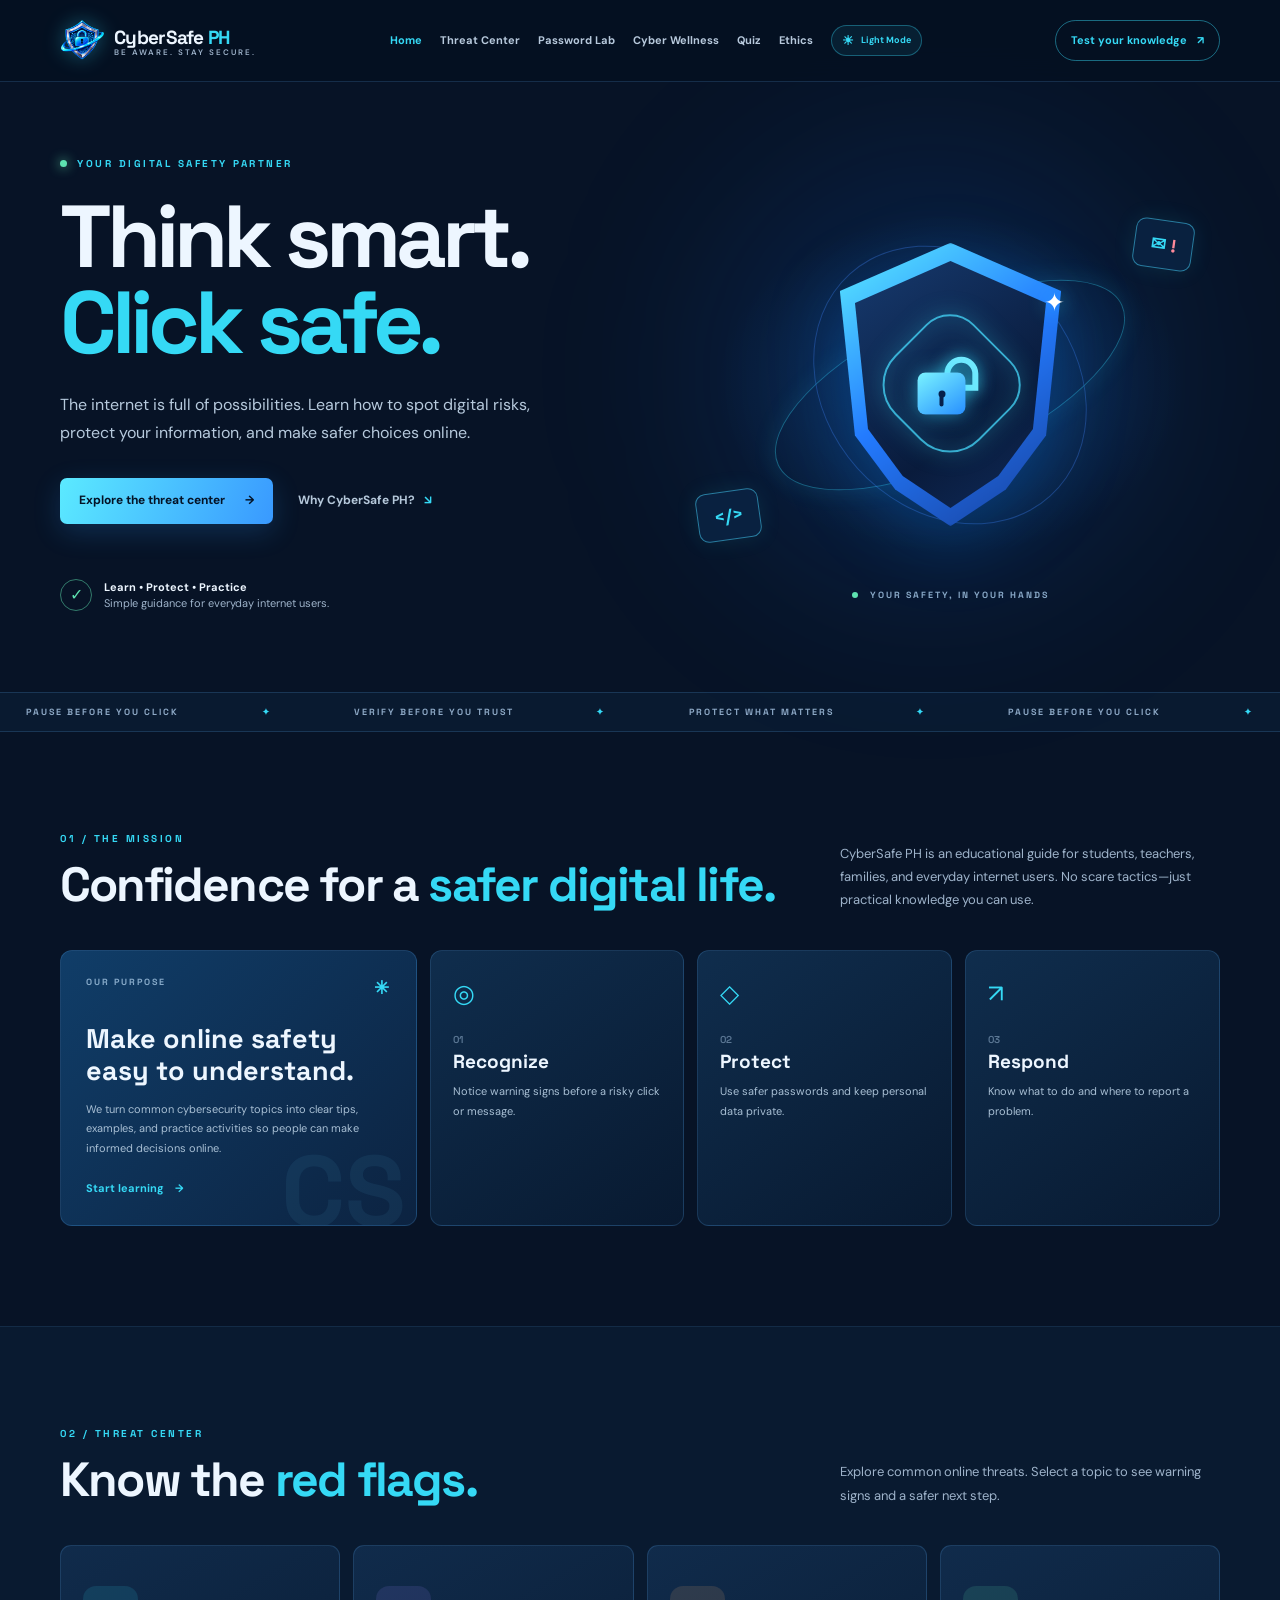
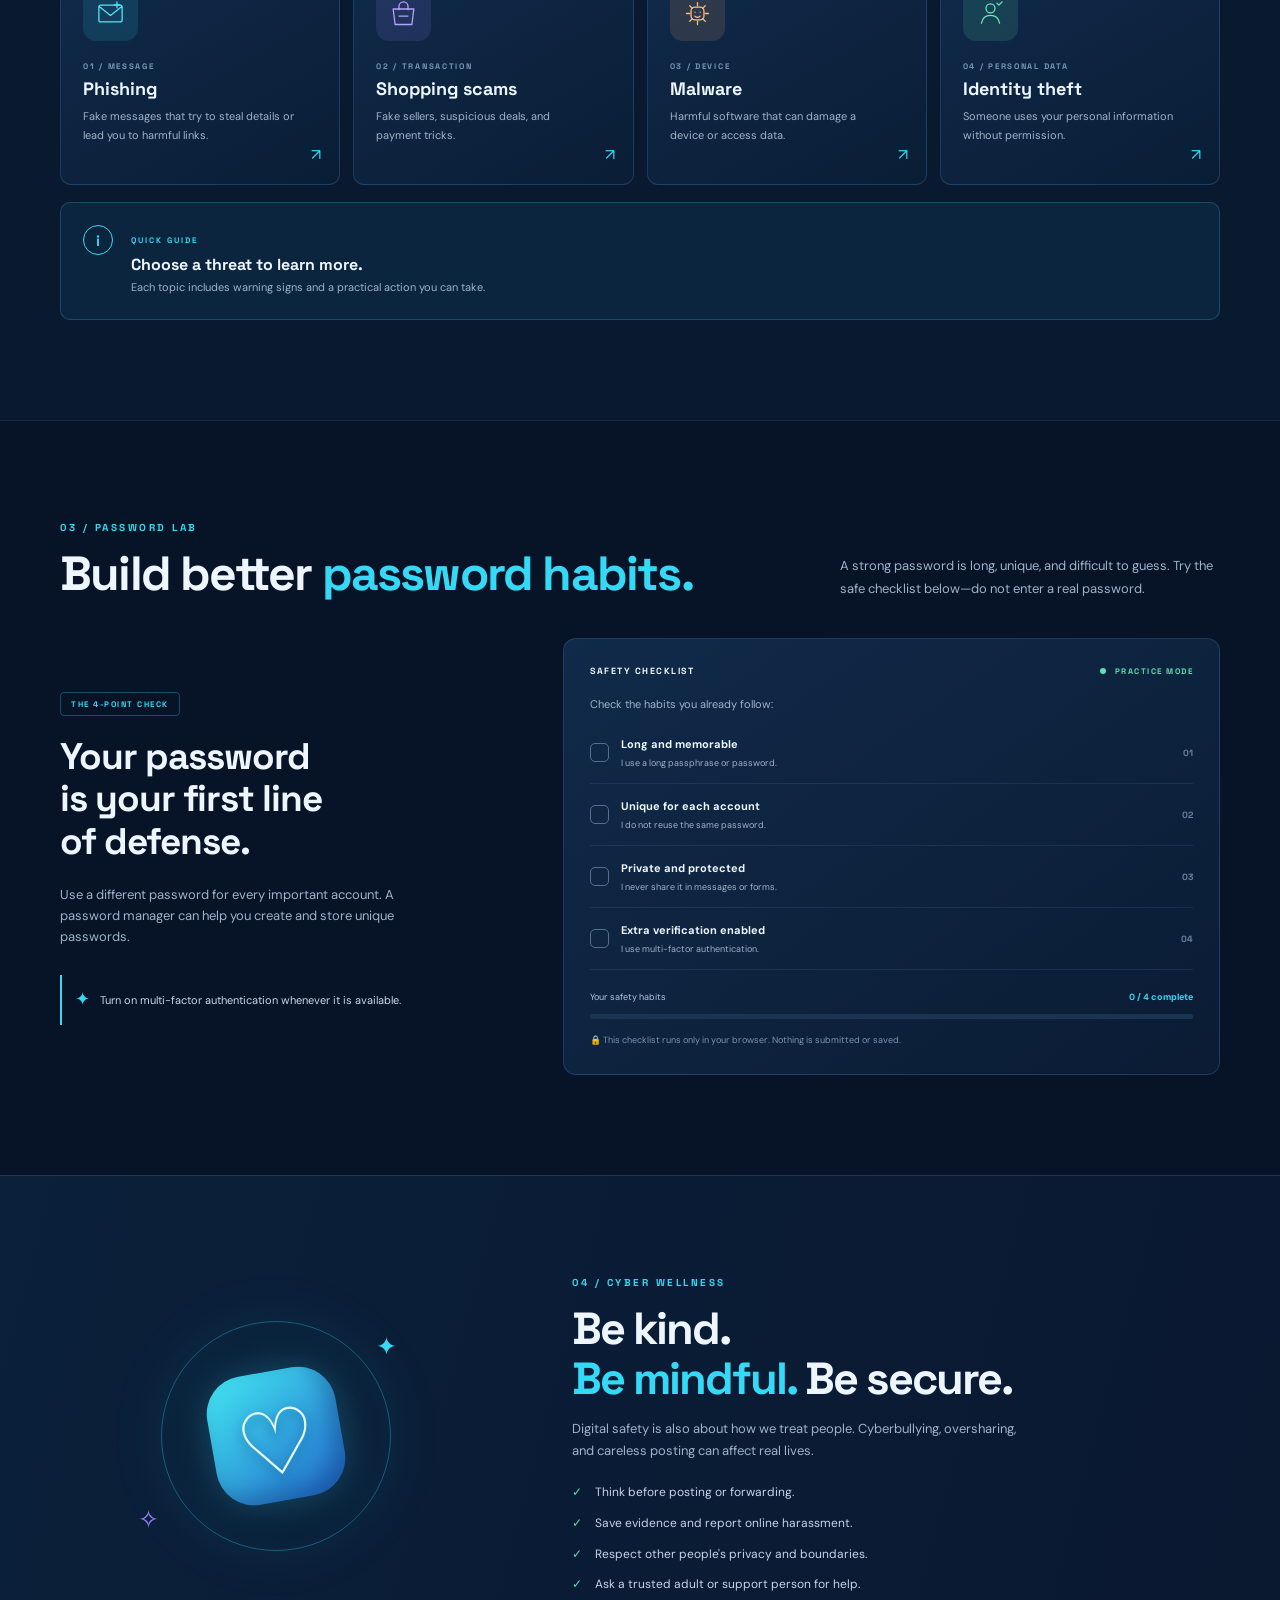
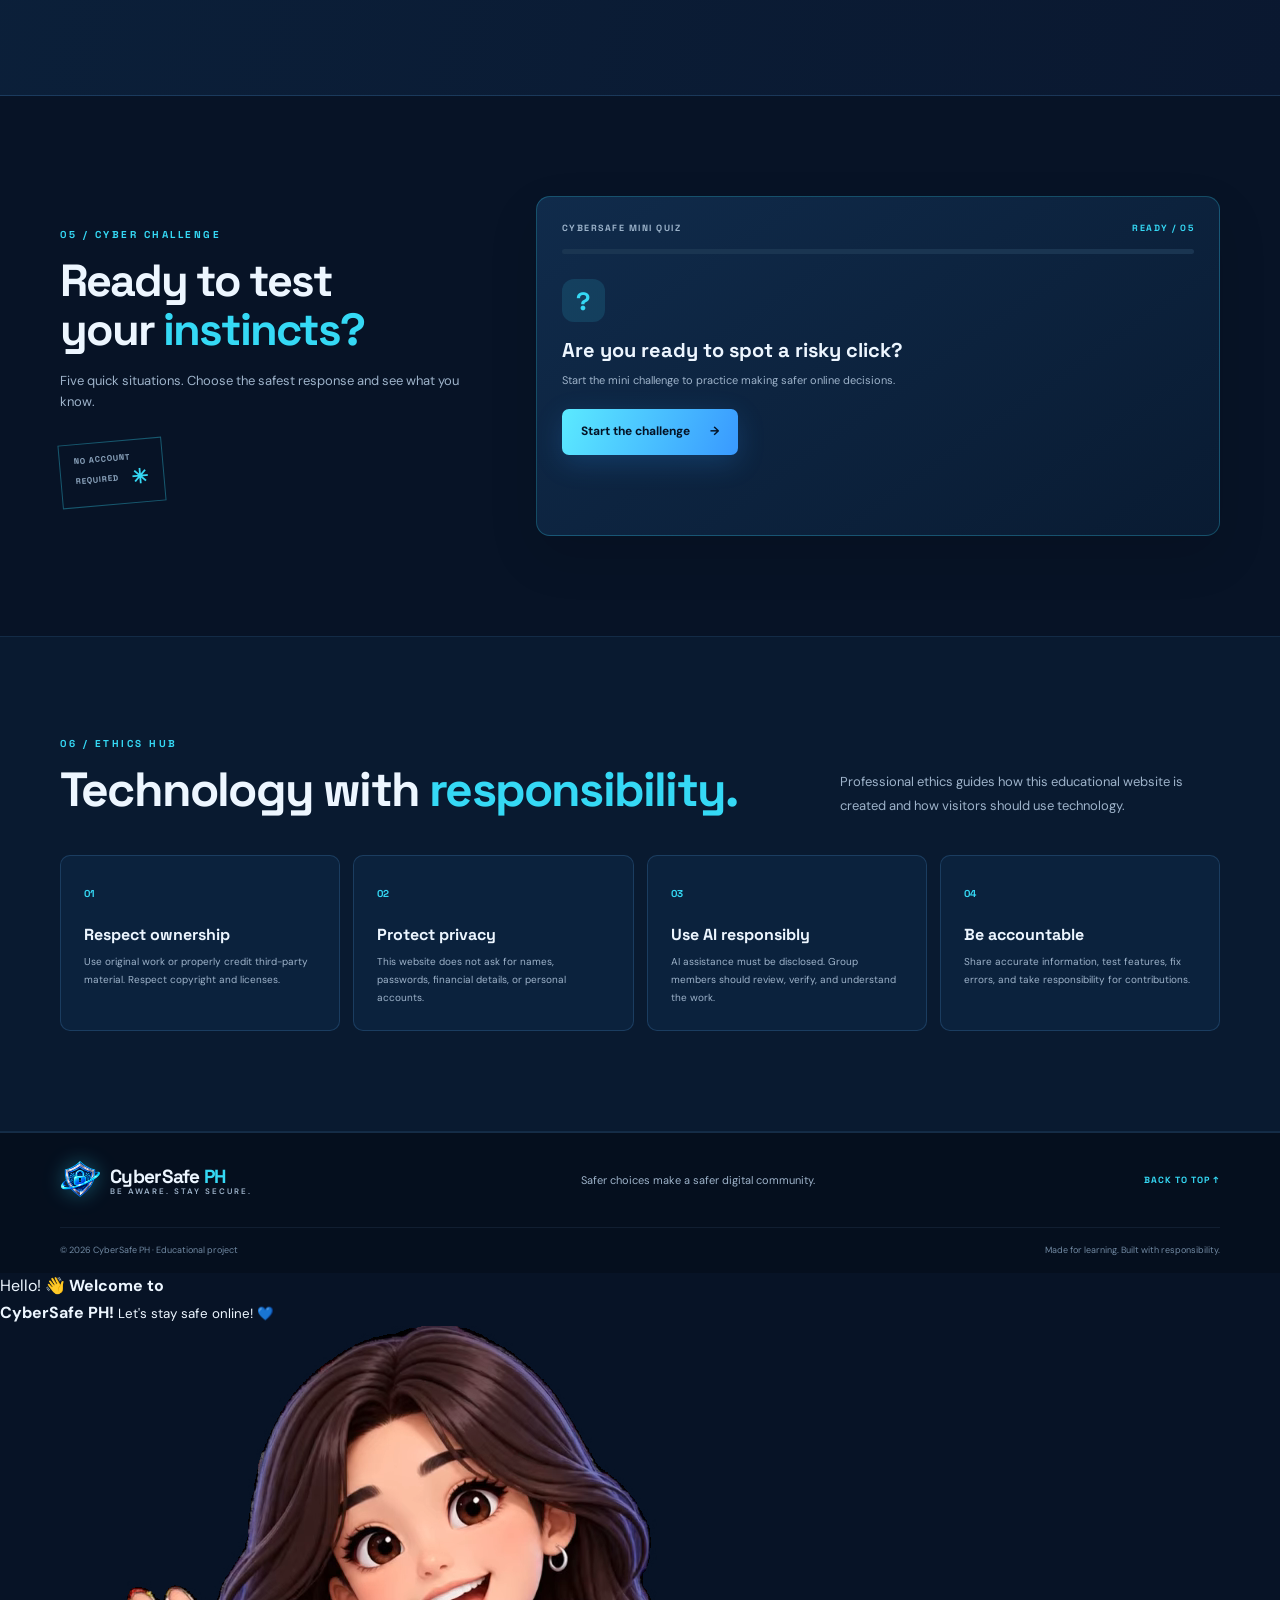
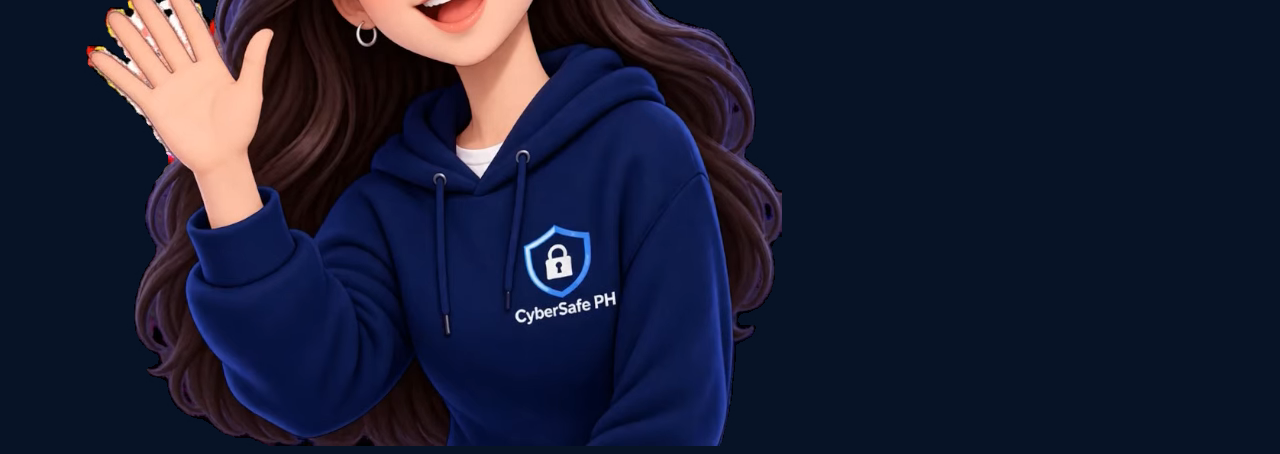
==== commit 92a9b02b: "Update index.html" ====
--- a/index.html
+++ b/index.html
@@ -1,4 +1,3 @@
-
 <!DOCTYPE html>
 <html lang="en">
 
@@ -16,7 +15,9 @@
     <link rel="preconnect" href="https://fonts.googleapis.com">
     <link rel="preconnect" href="https://fonts.gstatic.com" crossorigin>
 
-    <link href="https://fonts.googleapis.com/css2?family=DM+Sans:wght@400;500;600;700&family=Space+Grotesk:wght@500;600;700&display=swap" rel="stylesheet">
+    <link
+        href="https://fonts.googleapis.com/css2?family=DM+Sans:wght@400;500;600;700&family=Space+Grotesk:wght@500;600;700&display=swap"
+        rel="stylesheet">
 
     <link rel="stylesheet" href="style.css">
     <script src="script.js" defer></script>
@@ -36,7 +37,8 @@
                 </span>
             </a>
 
-            <button class="menu-toggle" id="menuToggle" aria-label="Open menu" aria-expanded="false" aria-controls="navLinks">
+            <button class="menu-toggle" id="menuToggle" aria-label="Open menu" aria-expanded="false"
+                aria-controls="navLinks">
                 <span></span><span></span><span></span>
             </button>
 
@@ -49,7 +51,8 @@
                 <a href="#ethics" class="nav-link">Ethics</a>
 
                 <!-- DARK / LIGHT MODE -->
-                <button class="theme-toggle" id="themeToggle" type="button" aria-label="Switch to light mode" title="Switch theme">
+                <button class="theme-toggle" id="themeToggle" type="button" aria-label="Switch to light mode"
+                    title="Switch theme">
                     <span class="theme-icon" id="themeIcon">☀</span>
                     <span class="theme-text" id="themeText">Light Mode</span>
                 </button>
@@ -224,13 +227,15 @@
                     <button class="threat-card" data-threat="phishing">
                         <span class="icon-tile icon-cyan">
                             <svg viewBox="0 0 48 48" aria-hidden="true">
-                                <path d="M7 13.5 24 27l17-13.5M9 11h30a3 3 0 0 1 3 3v20a3 3 0 0 1-3 3H9a3 3 0 0 1-3-3V14a3 3 0 0 1 3-3Z" />
+                                <path
+                                    d="M7 13.5 24 27l17-13.5M9 11h30a3 3 0 0 1 3 3v20a3 3 0 0 1-3 3H9a3 3 0 0 1-3-3V14a3 3 0 0 1 3-3Z" />
                                 <path d="M34 6v9m-4.5-4.5h9" />
                             </svg>
                         </span>
                         <span class="threat-number">01 / MESSAGE</span>
                         <strong>Phishing</strong>
-                        <span class="threat-desc">Fake messages that try to steal details or lead you to harmful links.</span>
+                        <span class="threat-desc">Fake messages that try to steal details or lead you to harmful
+                            links.</span>
                         <span class="card-arrow">↗</span>
                     </button>
 
@@ -463,7 +468,8 @@
                     <article>
                         <span>01</span>
                         <h3>Respect ownership</h3>
-                        <p>Use original work or properly credit third-party material. Respect copyright and licenses.</p>
+                        <p>Use original work or properly credit third-party material. Respect copyright and licenses.
+                        </p>
                     </article>
 
                     <article>
@@ -475,13 +481,15 @@
                     <article>
                         <span>03</span>
                         <h3>Use AI responsibly</h3>
-                        <p>AI assistance must be disclosed. Group members should review, verify, and understand the work.</p>
+                        <p>AI assistance must be disclosed. Group members should review, verify, and understand the
+                            work.</p>
                     </article>
 
                     <article>
                         <span>04</span>
                         <h3>Be accountable</h3>
-                        <p>Share accurate information, test features, fix errors, and take responsibility for contributions.</p>
+                        <p>Share accurate information, test features, fix errors, and take responsibility for
+                            contributions.</p>
                     </article>
 
                 </div>
@@ -511,6 +519,26 @@
             <span>Made for learning. Built with responsibility.</span>
         </div>
     </footer>
-
+    <!-- CYBERSAFE PH WELCOME GIRL -->
+    <div class="welcome-character" id="welcomeCharacter">
+
+        <div class="welcome-bubble">
+            <span class="welcome-hello">Hello! 👋</span>
+
+            <strong>
+                Welcome to<br>
+                CyberSafe PH!
+            </strong>
+
+            <small>Let's stay safe online! 💙</small>
+        </div>
+
+        <video class="welcome-person-video" autoplay muted playsinline loop preload="auto">
+            <source src="assets/girlwaving.webm" type="video/webm">
+        </video>
+
+    </div>
+    <!-- END WELCOME GIRL -->
 </body>
+
 </html>
--- a/style.css
+++ b/style.css
@@ -1375,73 +1375,6 @@
 }
 
 /* ==========================================
-   REFERENCES / RESOURCES
-   Displays links to online safety resources.
-========================================== */
-
-.resource-list {
-  border-top: 1px solid var(--line);
-}
-
-/* Individual resource link rows. */
-
-.resource-list a {
-  display: flex;
-  align-items: center;
-  gap: 16px;
-  padding: 17px 8px;
-  border-bottom: 1px solid var(--line);
-  transition: .2s;
-}
-
-.resource-list a:hover {
-  background: rgba(53,217,245,.04);
-  padding-left: 14px;
-}
-
-/* Resource icon and information. */
-
-.resource-icon {
-  width: 32px;
-  height: 32px;
-  border: 1px solid rgba(53,217,245,.35);
-  border-radius: 8px;
-  display: grid;
-  place-items: center;
-  color: var(--cyan);
-  flex: none;
-}
-
-.resource-list b {
-  display: block;
-  font-size: 12px;
-}
-
-.resource-list small {
-  display: block;
-  font-size: 10px;
-  color: var(--muted);
-  margin-top: 3px;
-}
-
-.resource-list em {
-  margin-left: auto;
-  font: 700 8px var(--display);
-  letter-spacing: 1px;
-  color: var(--cyan);
-  font-style: normal;
-  white-space: nowrap;
-}
-
-/* Small note below the resource list. */
-
-.source-note {
-  font-size: 9px;
-  color: #7893ae;
-  margin-top: 15px;
-}
-
-/* ==========================================
    FOOTER
    Bottom section of the website.
 ========================================== */
@@ -1739,18 +1672,6 @@
 
   /* Adjusts reference links and footer. */
 
-  .resource-list a {
-    gap: 10px;
-  }
-
-  .resource-list em {
-    font-size: 7px;
-  }
-
-  .resource-list small {
-    max-width: 220px;
-  }
-
   .footer-bottom {
     display: grid;
     gap: 5px;
@@ -2124,32 +2045,6 @@
 
 body.light-mode .ethics-grid p {
   color: #61758b;
-}
-
-/* Light mode resource links. */
-
-body.light-mode .resource-list {
-  border-color: #d6e3ef;
-}
-
-body.light-mode .resource-list a {
-  border-color: #d6e3ef;
-}
-
-body.light-mode .resource-list a:hover {
-  background: rgba(53,160,200,.06);
-}
-
-body.light-mode .resource-list b {
-  color: #173451;
-}
-
-body.light-mode .resource-list small {
-  color: #61758b;
-}
-
-body.light-mode .source-note {
-  color: #71849a;
 }
 
 /* Light mode footer. */
